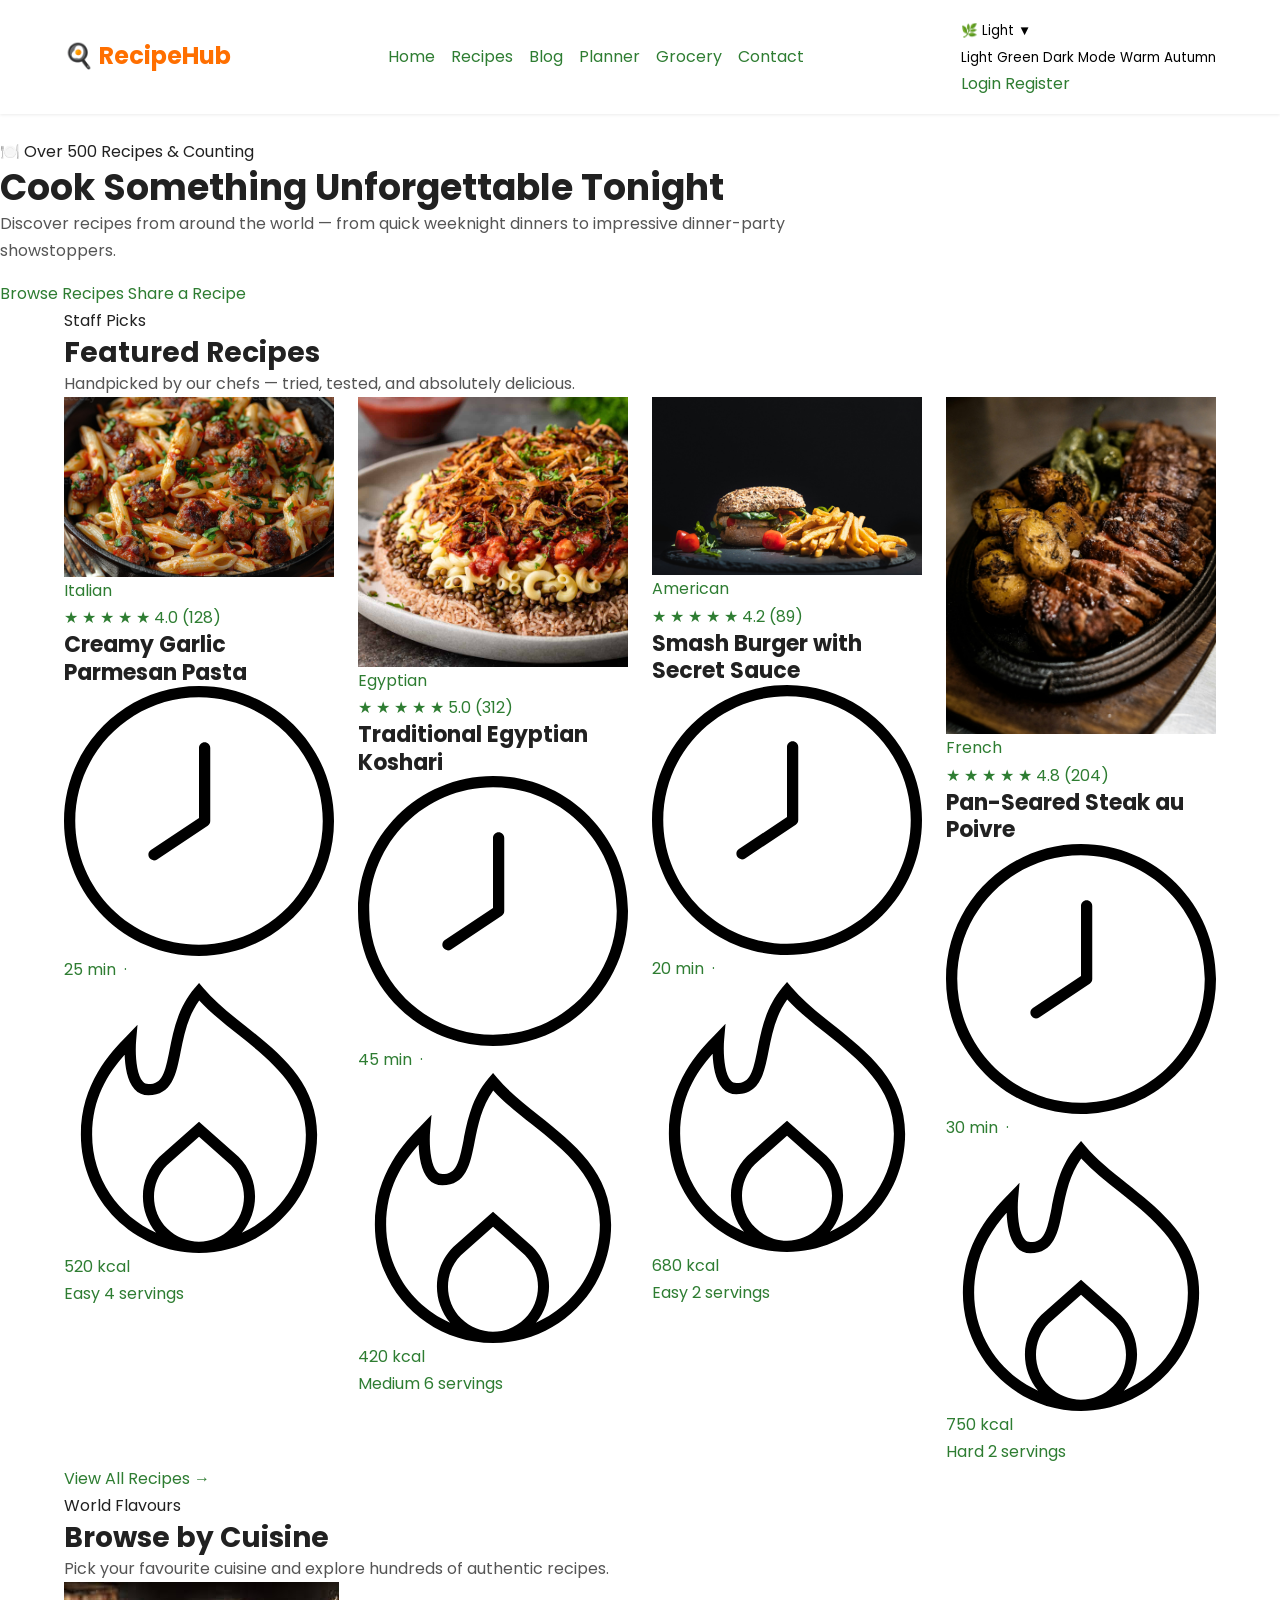
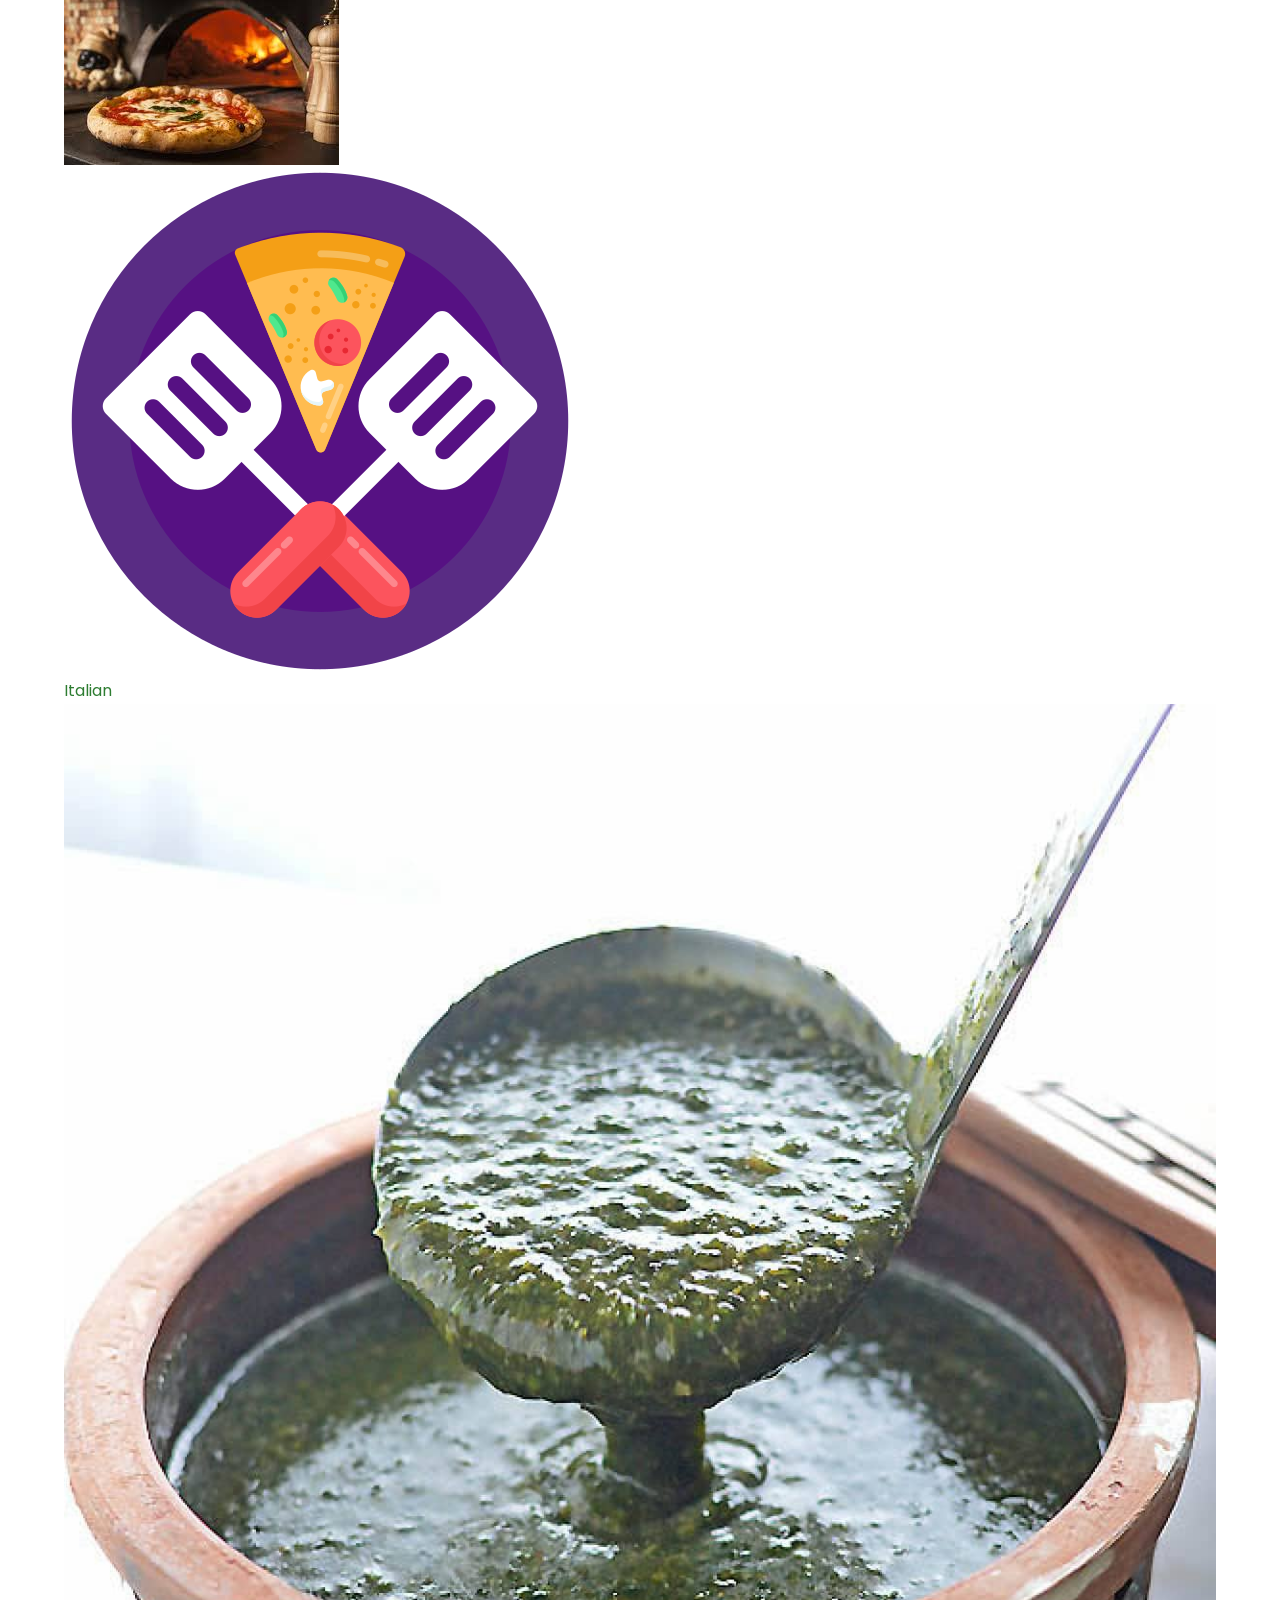
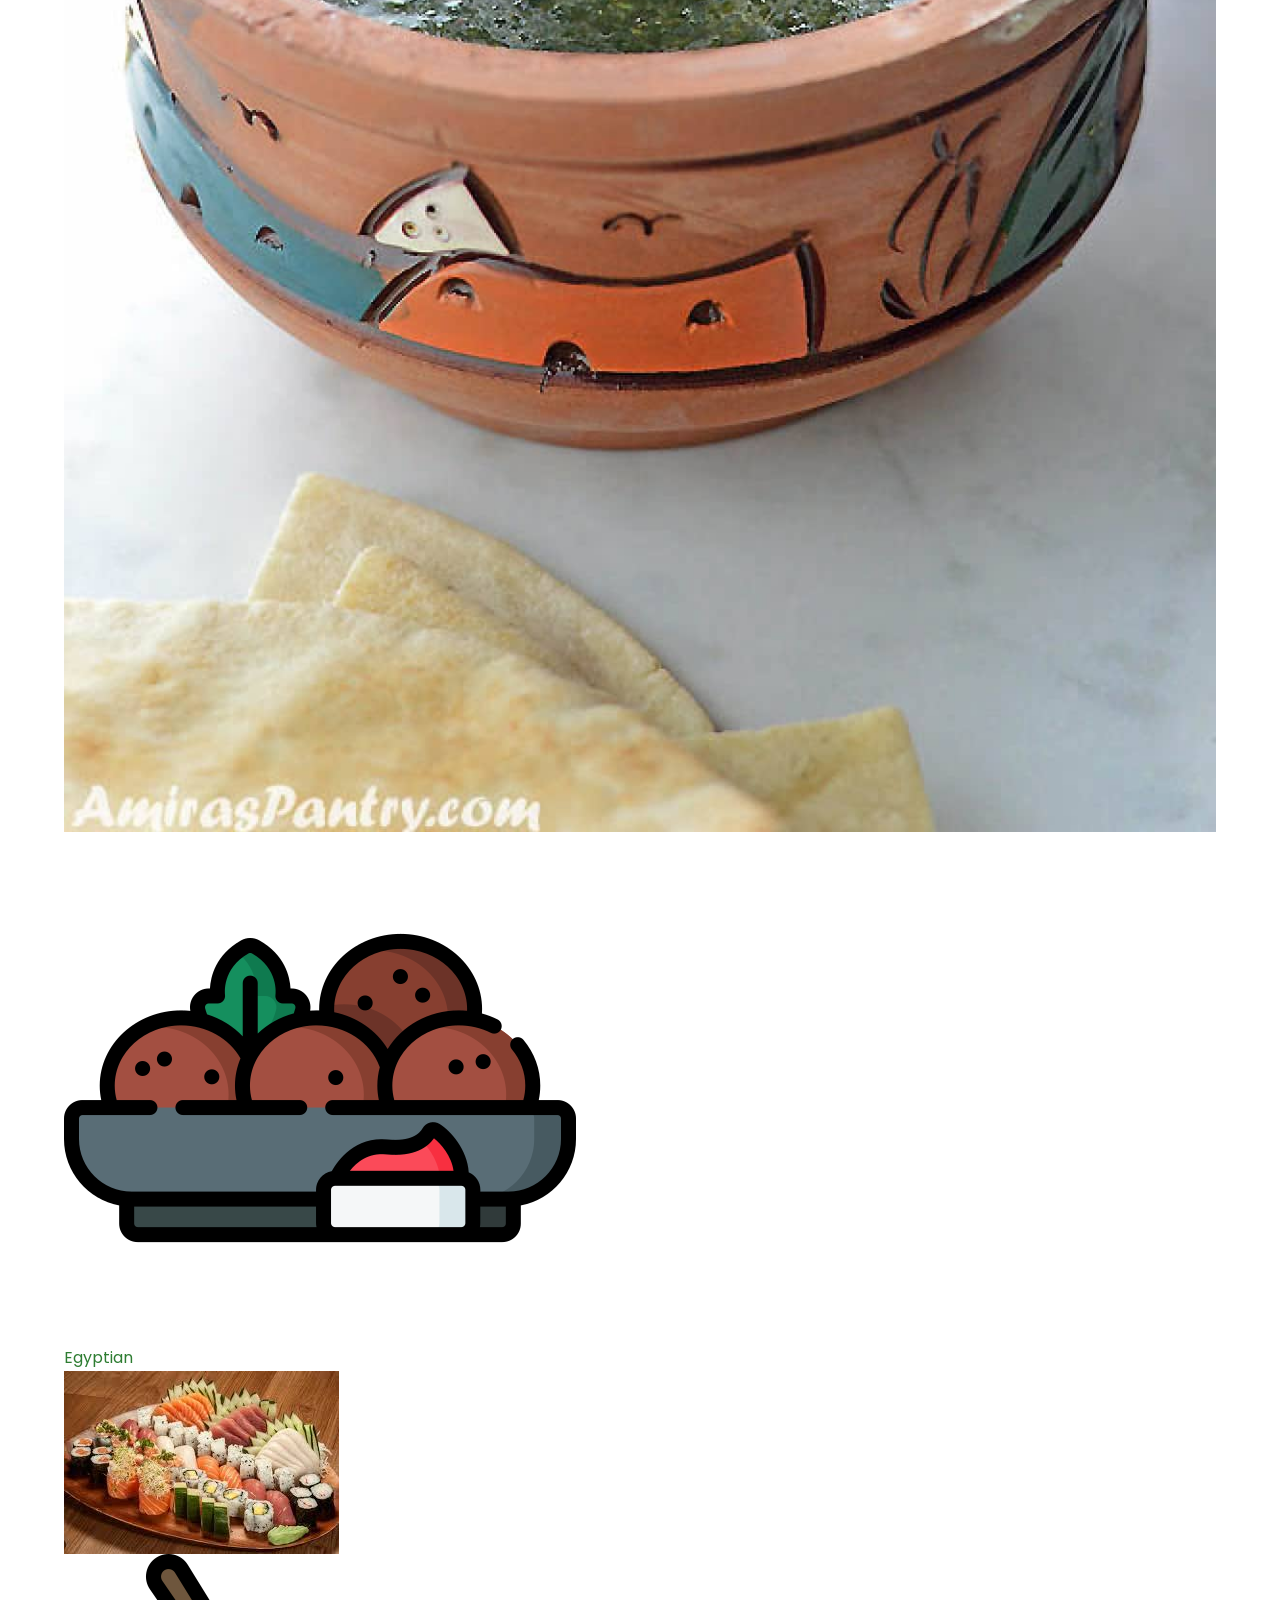
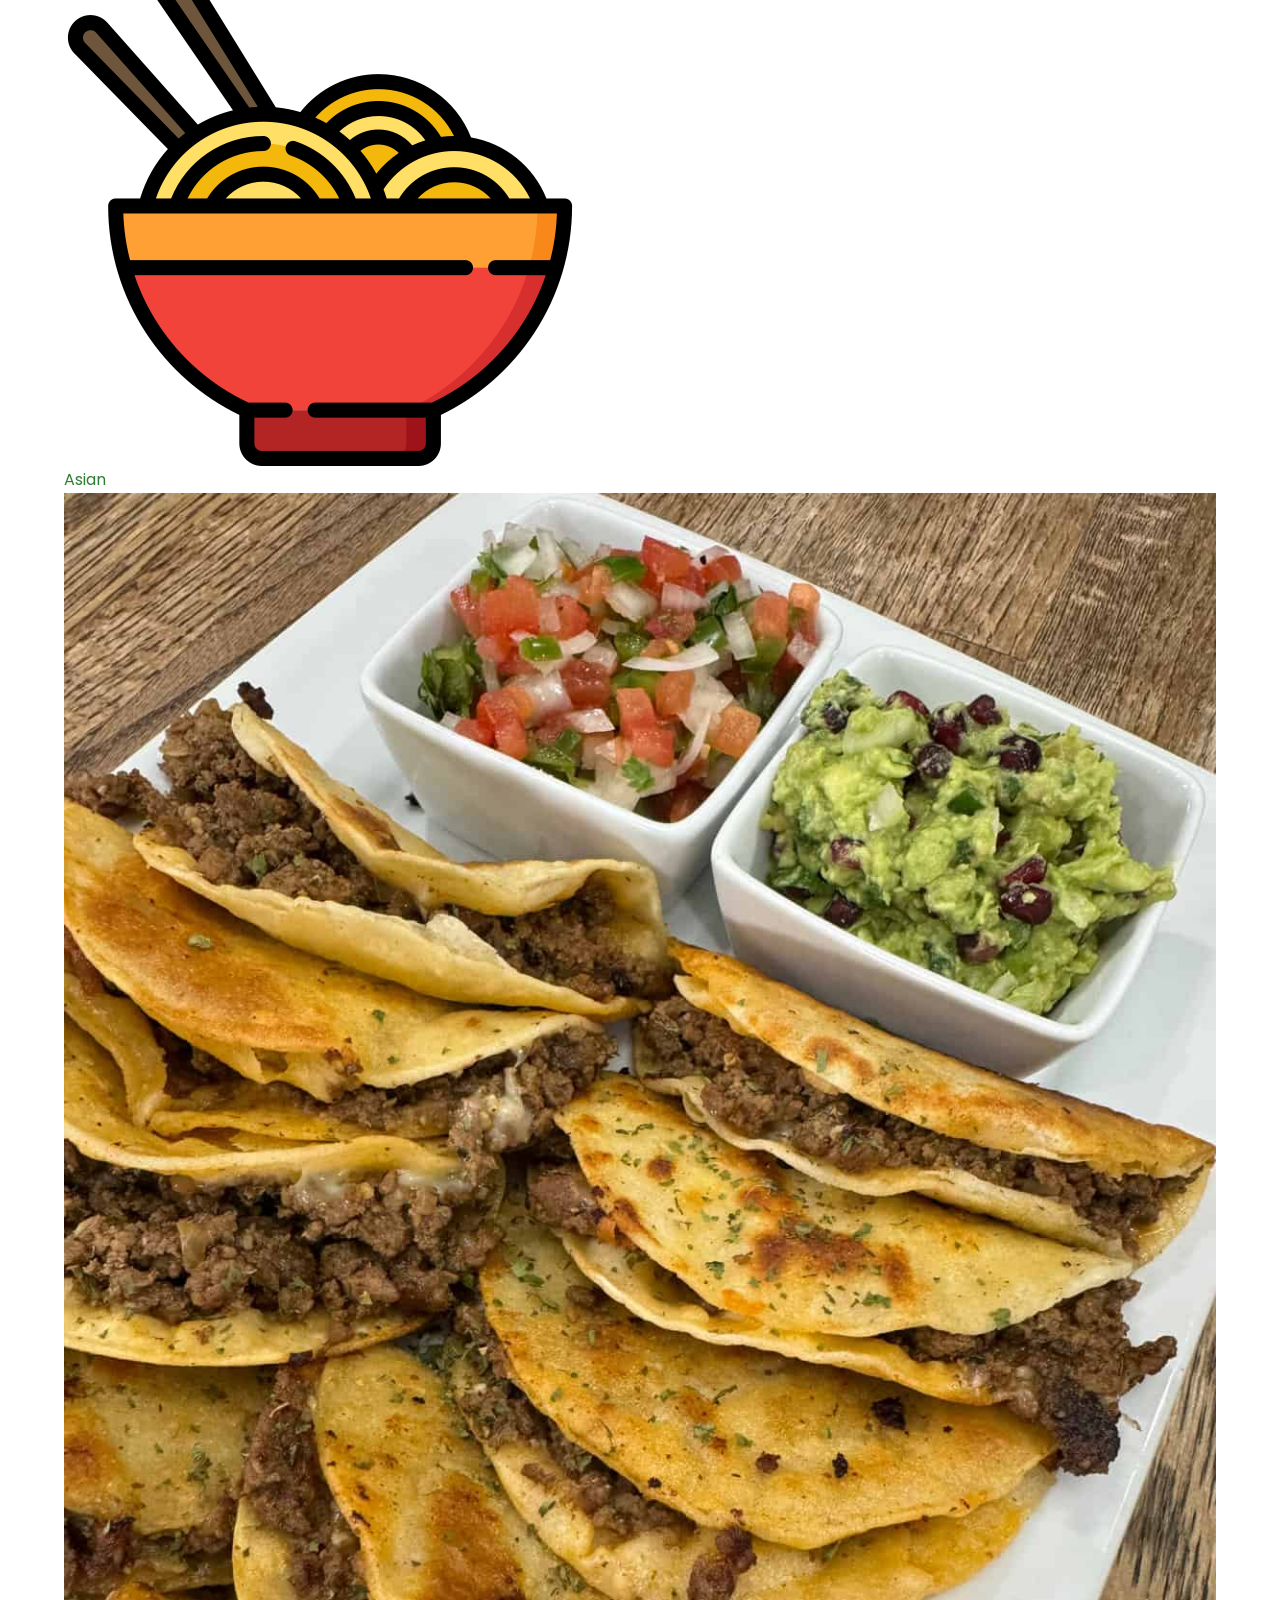
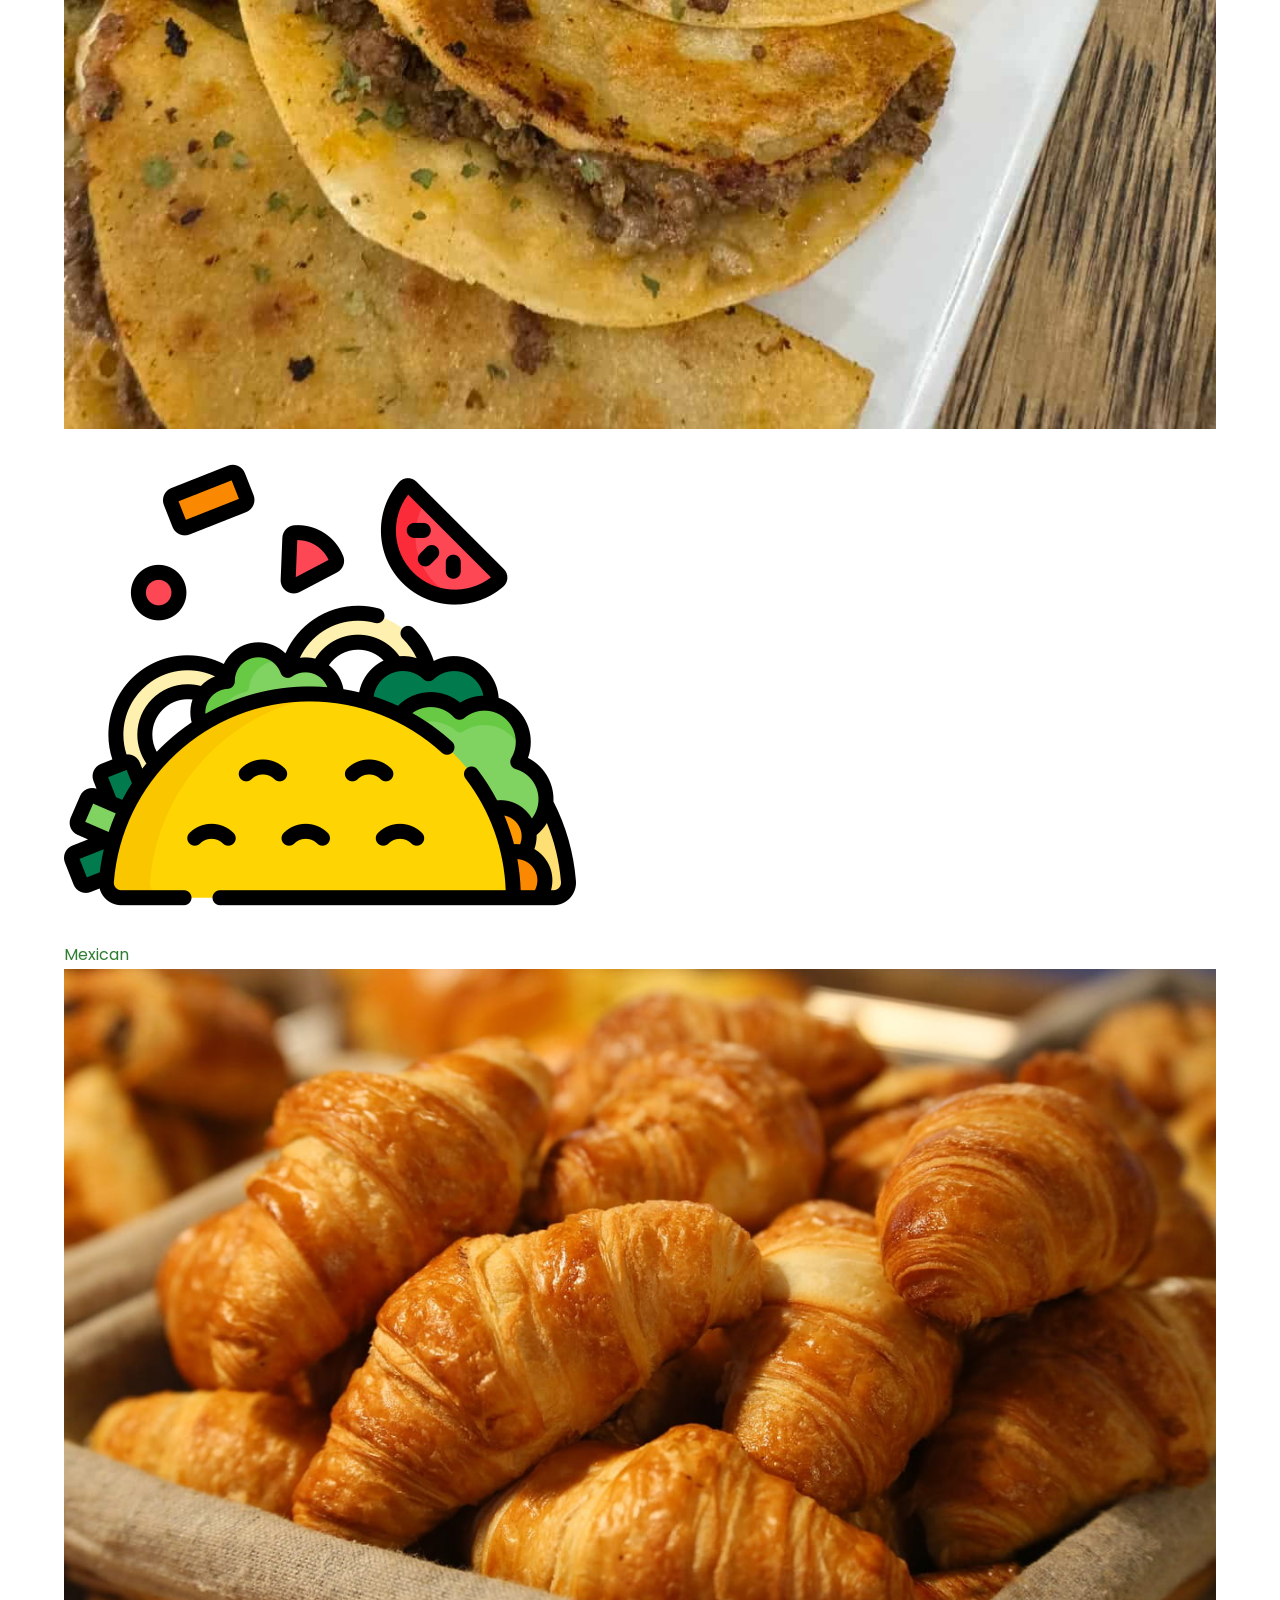
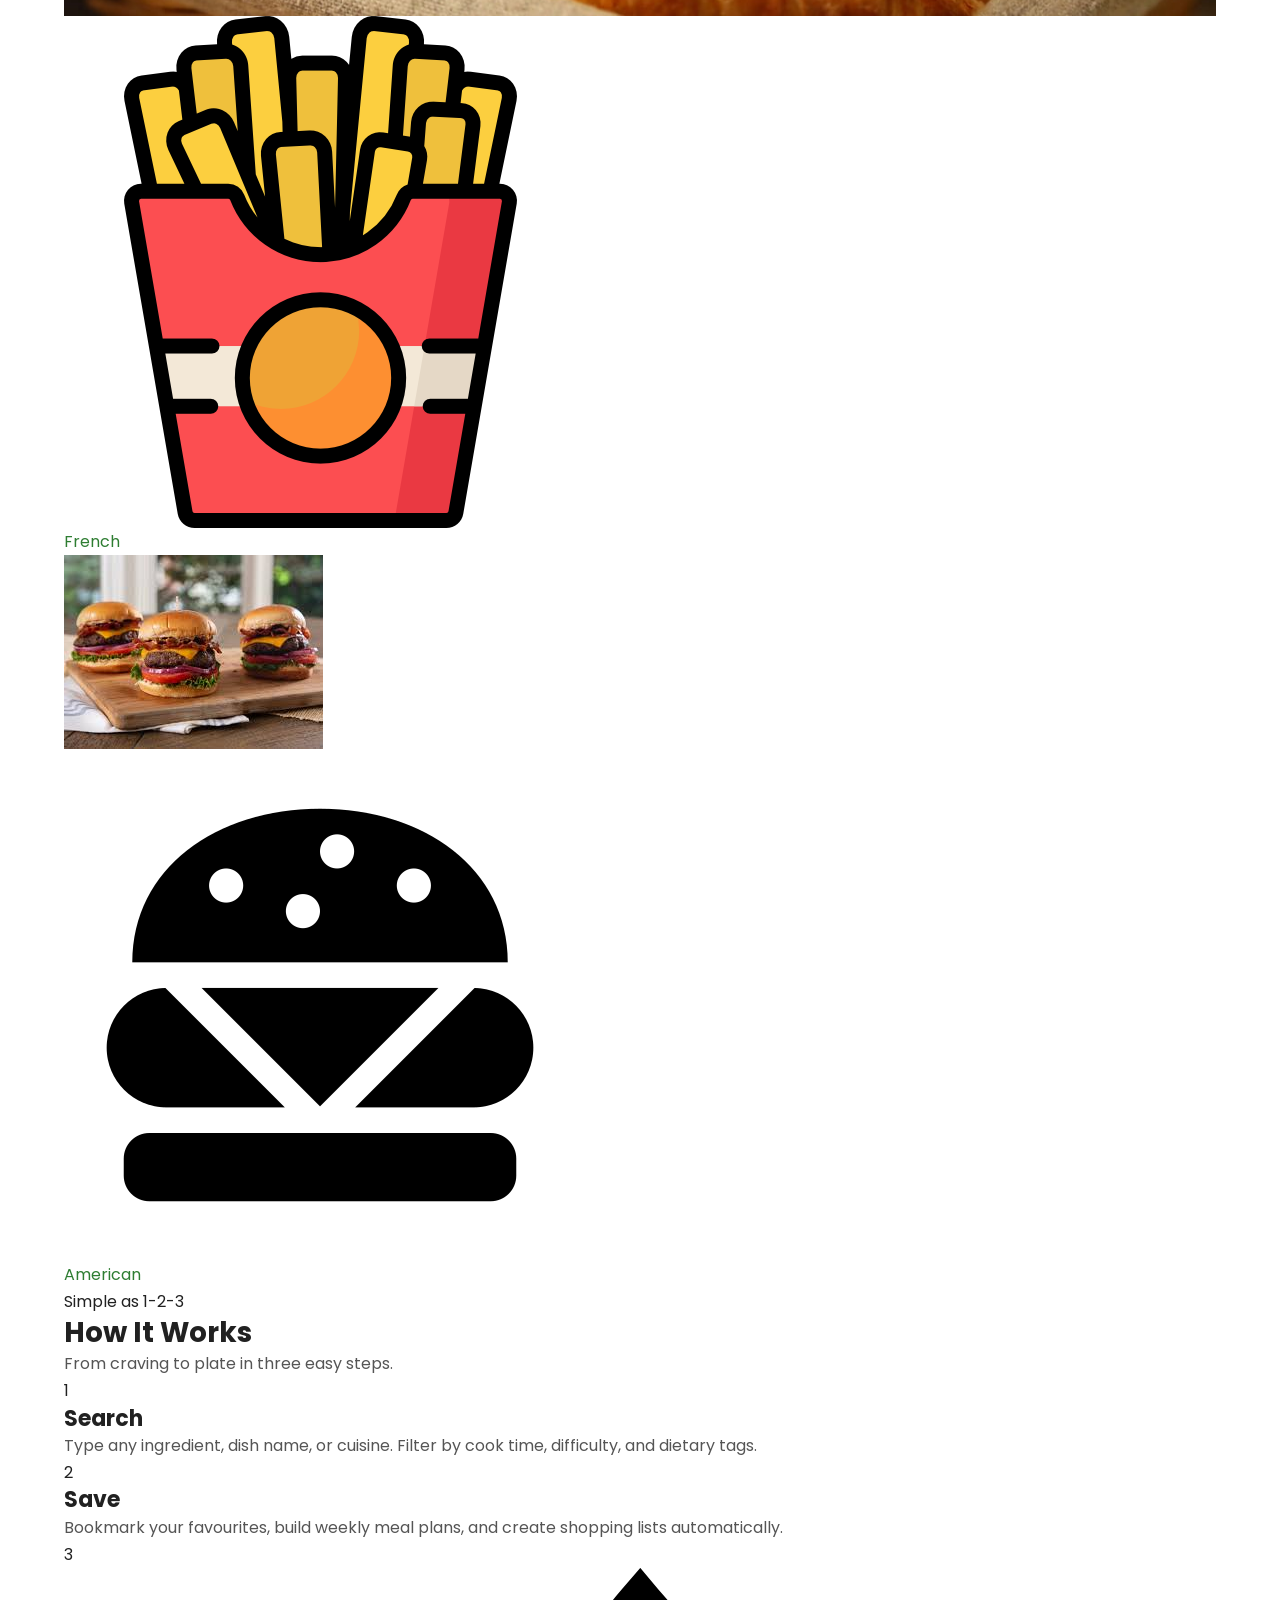
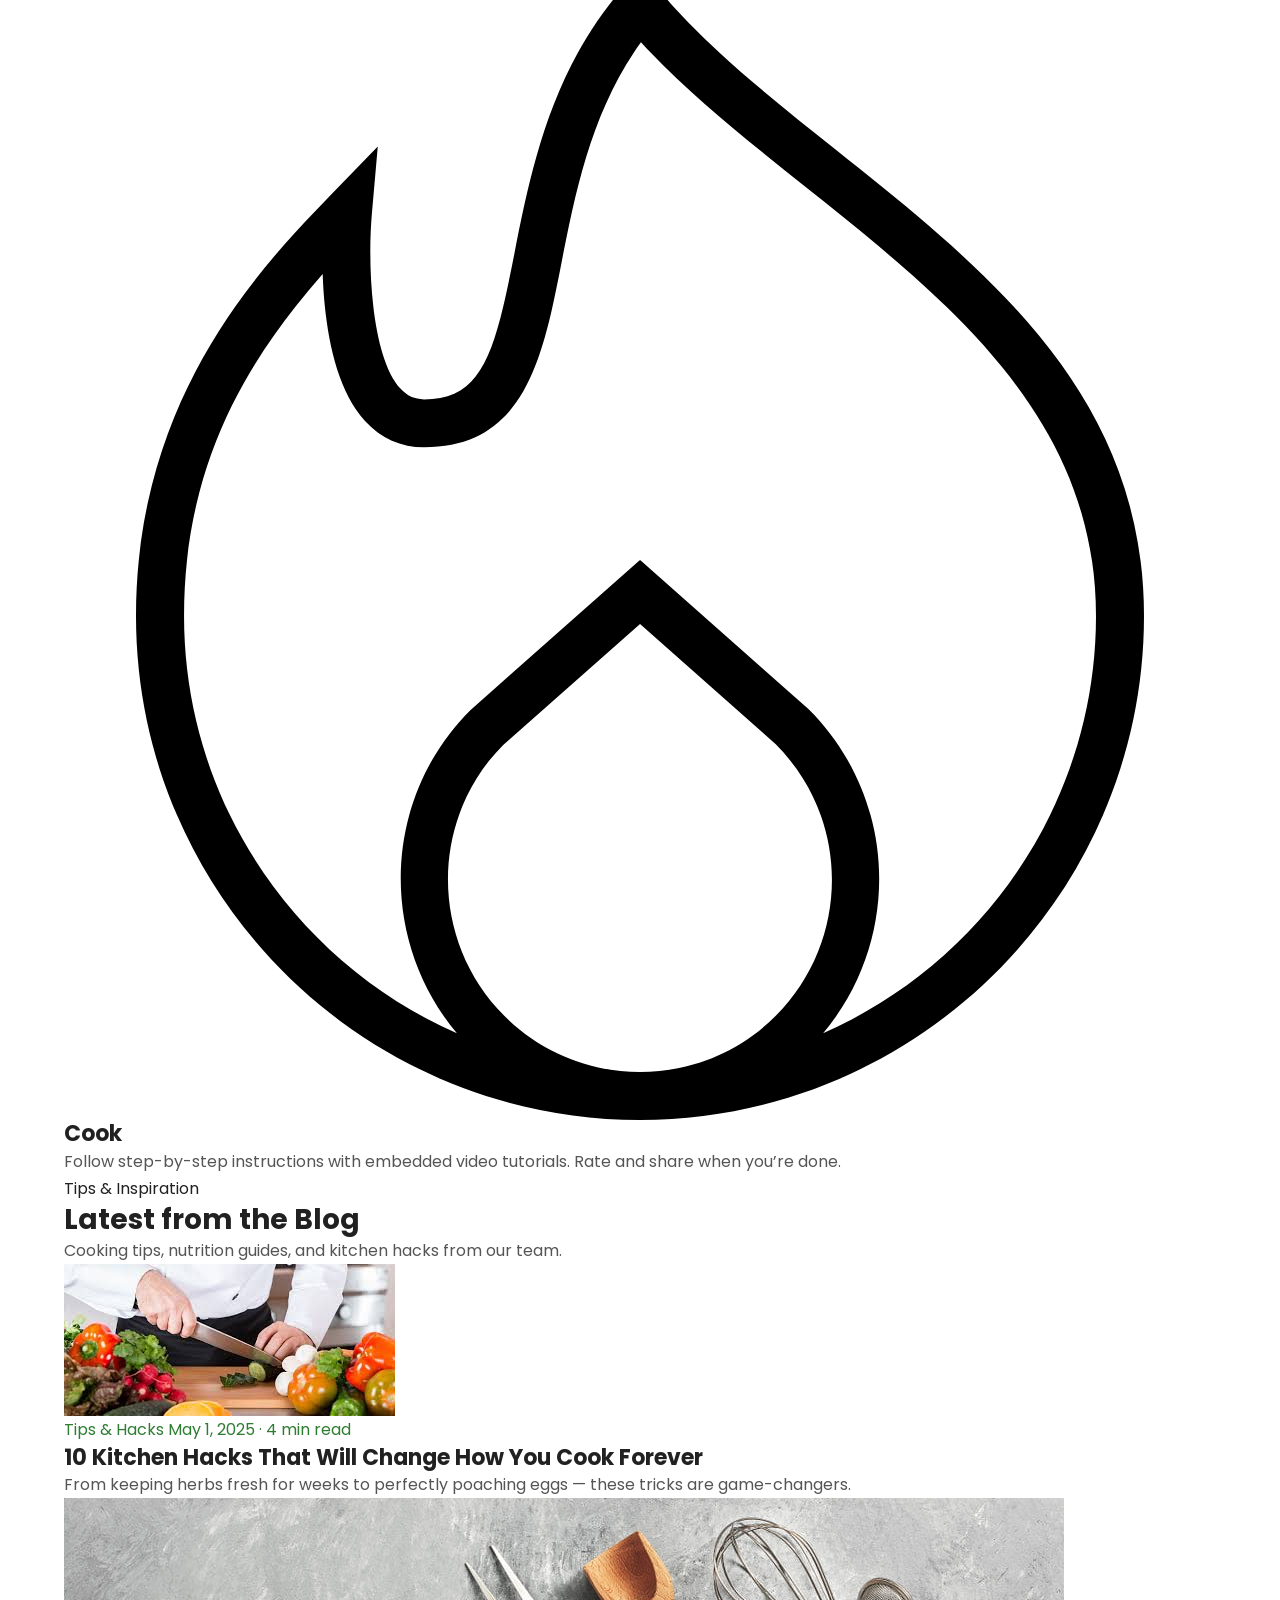
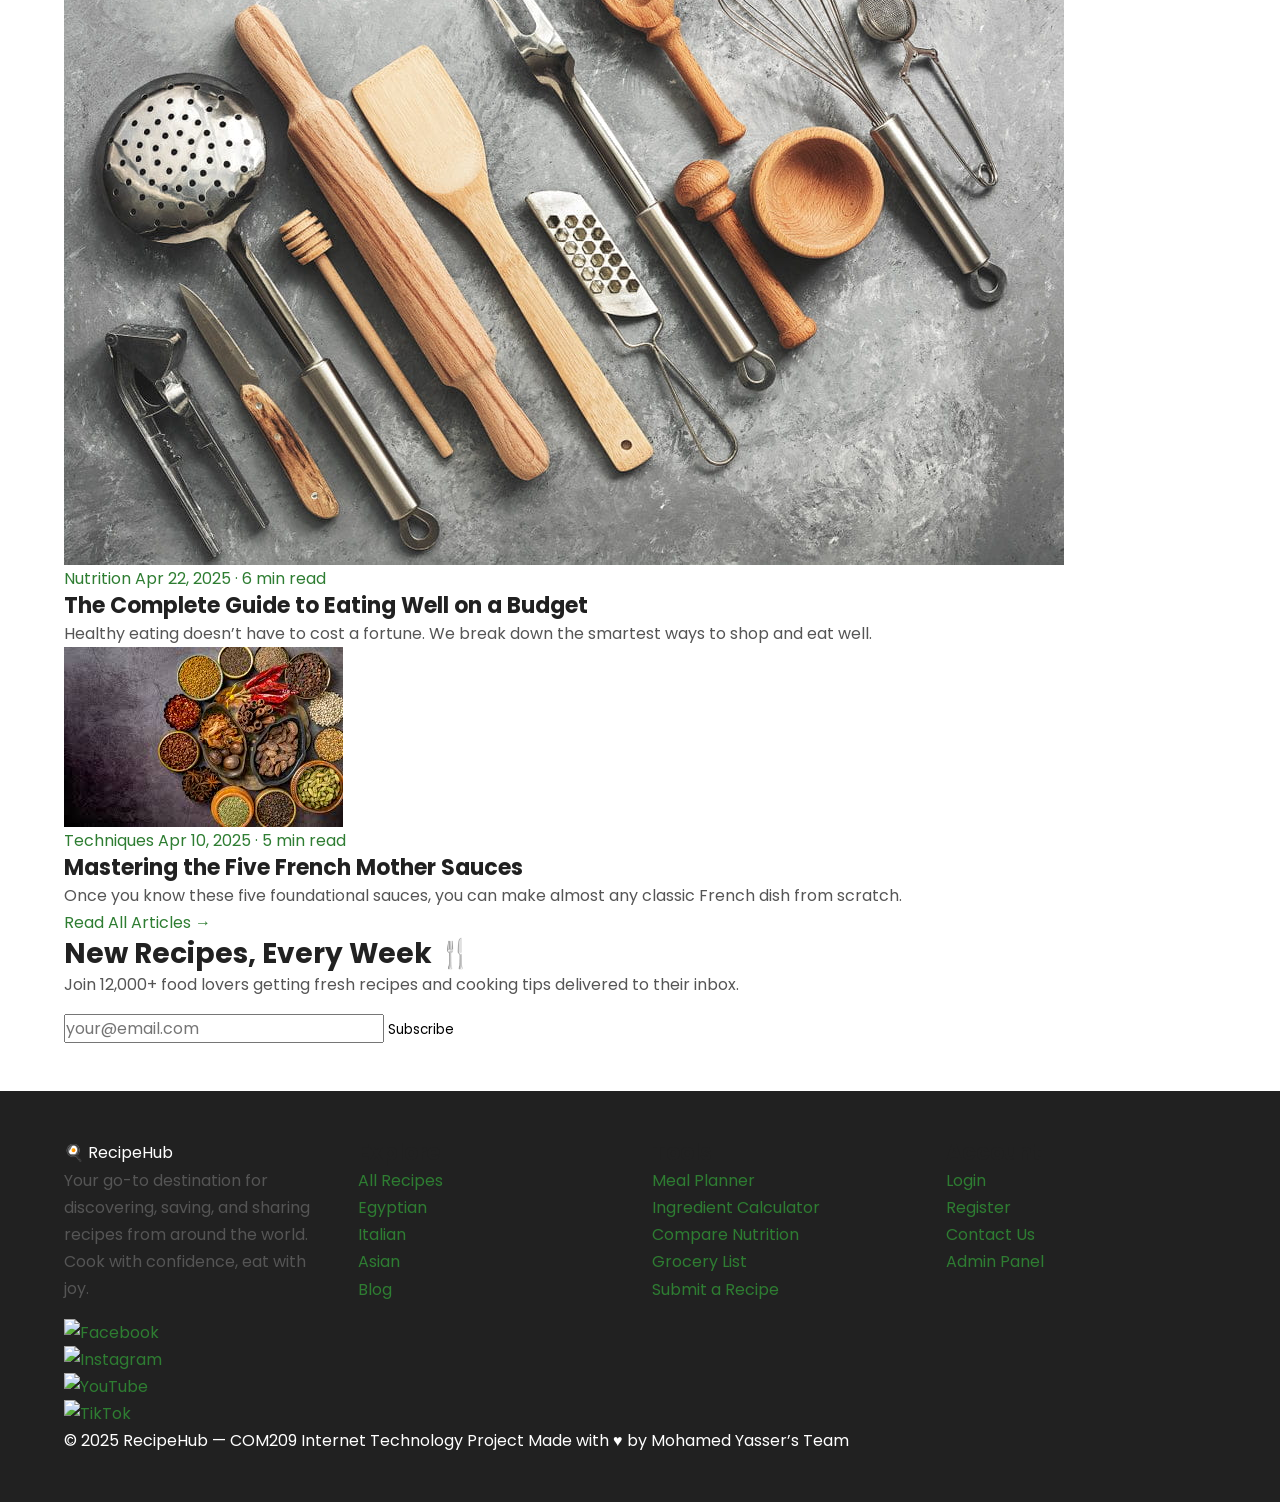
==== index.html @ cf8ffaca "Edit CSS , JS files" ====
<!DOCTYPE html>
<html lang="en">
<head>
  <meta charset="UTF-8" />
  <meta name="viewport" content="width=device-width, initial-scale=1.0" />
  <title>RecipeHub — Discover, Cook &amp; Share</title>

  <!-- Google Fonts -->
  <link rel="preconnect" href="https://fonts.googleapis.com" />
  <link rel="preconnect" href="https://fonts.gstatic.com" crossorigin />
  <link href="https://fonts.googleapis.com/css2?family=Playfair+Display:wght@700;900&family=Poppins:wght@400;500;600;700&display=swap" rel="stylesheet" />

  <!-- CSS -->
  <link rel="stylesheet" href="css/global.css" />
  <link rel="stylesheet" href="css/layout.css" />
  <link rel="stylesheet" href="css/components.css" />
  <link rel="stylesheet" href="css/themes.css" />
</head>

<body>

  <!-- ═══════════════════════════════
       HEADER / NAVBAR
  ═══════════════════════════════ -->
  <header id="site-header">
    <div class="container">
      <nav class="navbar" aria-label="Main navigation">

        <a href="index.html" class="logo">🍳 RecipeHub</a>

        <ul class="nav-links" id="nav-links">
          <li><a href="index.html"         class="nav-link active">Home</a></li>
          <li><a href="recipes.html"        class="nav-link">Recipes</a></li>
          <li><a href="blog.html"           class="nav-link">Blog</a></li>
          <li><a href="planner.html"        class="nav-link">Planner</a></li>
          <li><a href="grocery.html"        class="nav-link">Grocery</a></li>
          <li><a href="contact.html"        class="nav-link">Contact</a></li>
        </ul>

        <div class="nav-actions">

          <!-- Theme Switcher -->
          <div class="theme-dropdown">
            <button class="theme-dropdown__toggle" aria-haspopup="true" aria-expanded="false">
              <span class="current-theme-icon">🌿</span>
              <span class="current-theme-label">Light</span>
              <span>&#9660;</span>
            </button>
            <div class="theme-dropdown__menu">
              <button class="theme-option" data-theme="theme-light">
                <span class="theme-option__dot"></span> Light Green
              </button>
              <button class="theme-option" data-theme="theme-dark">
                <span class="theme-option__dot"></span> Dark Mode
              </button>
              <button class="theme-option" data-theme="theme-autumn">
                <span class="theme-option__dot"></span> Warm Autumn
              </button>
            </div>
          </div>

          <a href="auth.html" class="btn btn-outline btn-sm">Login</a>
          <a href="auth.html" class="btn btn-primary btn-sm">Register</a>

          <button class="hamburger-btn" id="hamburger-btn" aria-label="Toggle menu" aria-expanded="false">
            <span></span><span></span><span></span>
          </button>

        </div>
      </nav>
    </div>
  </header>


  <!-- ═══════════════════════════════
       HERO SECTION
  ═══════════════════════════════ -->
  <section class="hero" id="hero">
    <div class="hero-content">
      <span class="hero-eyebrow">🍽️ Over 500 Recipes &amp; Counting</span>
      <h1 class="hero-title">
        Cook Something <span class="hero-title-accent">Unforgettable</span> Tonight
      </h1>
      <p class="hero-tagline">
        Discover recipes from around the world &mdash; from quick weeknight dinners
        to impressive dinner-party showstoppers.
      </p>
      <div class="hero-actions">
        <a href="recipes.html" class="btn btn-primary btn-lg">Browse Recipes</a>
        <a href="submit-recipe.html" class="btn btn-secondary btn-lg">Share a Recipe</a>
      </div>
    </div>
  </section>


  <!-- ═══════════════════════════════
       FEATURED RECIPES
  ═══════════════════════════════ -->
  <section class="section" id="featured">
    <div class="container">

      <div class="section-header">
        <span class="section-label">Staff Picks</span>
        <h2 class="section-title">Featured Recipes</h2>
        <p class="section-subtitle">Handpicked by our chefs &mdash; tried, tested, and absolutely delicious.</p>
      </div>

      <div class="recipes-grid">

        <a href="recipe-details.html" class="card-link">
          <article class="card" data-cuisine="italian">
            <div class="card__img-wrapper">
              <img class="card__img lazy" data-src="assets/images/recipe-pasta.jpg" src="assets/images/recipe-pasta.jpg" alt="Creamy Pasta" />
              <span class="badge badge-primary card-cuisine-badge">Italian</span>
            </div>
            <div class="card__body">
              <div class="card__meta">
                <span class="stars">
                  <span class="star filled">&#9733;</span>
                  <span class="star filled">&#9733;</span>
                  <span class="star filled">&#9733;</span>
                  <span class="star filled">&#9733;</span>
                  <span class="star">&#9733;</span>
                </span>
                <span class="stars-count">4.0 (128)</span>
              </div>
              <h3 class="card__title">Creamy Garlic Parmesan Pasta</h3>
              <div class="card__info">
                <img src="assets/icons/clock.svg" alt="Time" /> 25 min &nbsp;&middot;&nbsp;
                <img src="assets/icons/flame.svg" alt="Calories" /> 520 kcal
              </div>
            </div>
            <div class="card__footer">
              <span class="badge badge-easy">Easy</span>
              <span class="card-servings">4 servings</span>
            </div>
          </article>
        </a>

        <a href="recipe-details.html" class="card-link">
          <article class="card" data-cuisine="egyptian">
            <div class="card__img-wrapper">
              <img class="card__img lazy" data-src="assets/images/recipe-koshari.jpg" src="assets/images/recipe-koshari.jpg" alt="Koshari" />
              <span class="badge badge-primary card-cuisine-badge">Egyptian</span>
            </div>
            <div class="card__body">
              <div class="card__meta">
                <span class="stars">
                  <span class="star filled">&#9733;</span>
                  <span class="star filled">&#9733;</span>
                  <span class="star filled">&#9733;</span>
                  <span class="star filled">&#9733;</span>
                  <span class="star filled">&#9733;</span>
                </span>
                <span class="stars-count">5.0 (312)</span>
              </div>
              <h3 class="card__title">Traditional Egyptian Koshari</h3>
              <div class="card__info">
                <img src="assets/icons/clock.svg" alt="Time" /> 45 min &nbsp;&middot;&nbsp;
                <img src="assets/icons/flame.svg" alt="Calories" /> 420 kcal
              </div>
            </div>
            <div class="card__footer">
              <span class="badge badge-medium">Medium</span>
              <span class="card-servings">6 servings</span>
            </div>
          </article>
        </a>

        <a href="recipe-details.html" class="card-link">
          <article class="card" data-cuisine="american">
            <div class="card__img-wrapper">
              <img class="card__img lazy" data-src="assets/images/recipe-burger.jpg" src="assets/images/recipe-burger.jpg" alt="Burger" />
              <span class="badge badge-primary card-cuisine-badge">American</span>
            </div>
            <div class="card__body">
              <div class="card__meta">
                <span class="stars">
                  <span class="star filled">&#9733;</span>
                  <span class="star filled">&#9733;</span>
                  <span class="star filled">&#9733;</span>
                  <span class="star filled">&#9733;</span>
                  <span class="star">&#9733;</span>
                </span>
                <span class="stars-count">4.2 (89)</span>
              </div>
              <h3 class="card__title">Smash Burger with Secret Sauce</h3>
              <div class="card__info">
                <img src="assets/icons/clock.svg" alt="Time" /> 20 min &nbsp;&middot;&nbsp;
                <img src="assets/icons/flame.svg" alt="Calories" /> 680 kcal
              </div>
            </div>
            <div class="card__footer">
              <span class="badge badge-easy">Easy</span>
              <span class="card-servings">2 servings</span>
            </div>
          </article>
        </a>

        <a href="recipe-details.html" class="card-link">
          <article class="card" data-cuisine="french">
            <div class="card__img-wrapper">
              <img class="card__img lazy" data-src="assets/images/recipe-steak.jpg" src="assets/images/recipe-steak.jpg" alt="Steak" />
              <span class="badge badge-primary card-cuisine-badge">French</span>
            </div>
            <div class="card__body">
              <div class="card__meta">
                <span class="stars">
                  <span class="star filled">&#9733;</span>
                  <span class="star filled">&#9733;</span>
                  <span class="star filled">&#9733;</span>
                  <span class="star filled">&#9733;</span>
                  <span class="star filled">&#9733;</span>
                </span>
                <span class="stars-count">4.8 (204)</span>
              </div>
              <h3 class="card__title">Pan-Seared Steak au Poivre</h3>
              <div class="card__info">
                <img src="assets/icons/clock.svg" alt="Time" /> 30 min &nbsp;&middot;&nbsp;
                <img src="assets/icons/flame.svg" alt="Calories" /> 750 kcal
              </div>
            </div>
            <div class="card__footer">
              <span class="badge badge-hard">Hard</span>
              <span class="card-servings">2 servings</span>
            </div>
          </article>
        </a>

      </div>

      <div class="section-cta">
        <a href="recipes.html" class="btn btn-outline">View All Recipes &rarr;</a>
      </div>

    </div>
  </section>


  <!-- ═══════════════════════════════
       BROWSE BY CUISINE
  ═══════════════════════════════ -->
  <section class="section section-alt" id="cuisines">
    <div class="container">

      <div class="section-header">
        <span class="section-label">World Flavours</span>
        <h2 class="section-title">Browse by Cuisine</h2>
        <p class="section-subtitle">Pick your favourite cuisine and explore hundreds of authentic recipes.</p>
      </div>

      <div class="cuisine-grid">

        <a href="recipes.html?cuisine=italian" class="cuisine-tile" aria-label="Italian recipes">
          <img src="assets/images/italian.jpg" alt="Italian Cuisine" class="cuisine-tile__img lazy" data-src="assets/images/italian.jpg" />
          <div class="cuisine-tile__overlay">
            <img src="assets/icons/italian.png" alt="" class="cuisine-tile__icon" />
            <span class="cuisine-tile__name">Italian</span>
          </div>
        </a>

        <a href="recipes.html?cuisine=egyptian" class="cuisine-tile" aria-label="Egyptian recipes">
          <img src="assets/images/egyptian.jpg" alt="Egyptian Cuisine" class="cuisine-tile__img lazy" data-src="assets/images/egyptian.jpg" />
          <div class="cuisine-tile__overlay">
            <img src="assets/icons/egyptian.png" alt="" class="cuisine-tile__icon" />
            <span class="cuisine-tile__name">Egyptian</span>
          </div>
        </a>

        <a href="recipes.html?cuisine=asian" class="cuisine-tile" aria-label="Asian recipes">
          <img src="assets/images/asian.jpg" alt="Asian Cuisine" class="cuisine-tile__img lazy" data-src="assets/images/asian.jpg" />
          <div class="cuisine-tile__overlay">
            <img src="assets/icons/asian.png" alt="" class="cuisine-tile__icon" />
            <span class="cuisine-tile__name">Asian</span>
          </div>
        </a>

        <a href="recipes.html?cuisine=mexican" class="cuisine-tile" aria-label="Mexican recipes">
          <img src="assets/images/mexican.jpg" alt="Mexican Cuisine" class="cuisine-tile__img lazy" data-src="assets/images/mexican.jpg" />
          <div class="cuisine-tile__overlay">
            <img src="assets/icons/mexican.png" alt="" class="cuisine-tile__icon" />
            <span class="cuisine-tile__name">Mexican</span>
          </div>
        </a>

        <a href="recipes.html?cuisine=french" class="cuisine-tile" aria-label="French recipes">
          <img src="assets/images/french.jpg" alt="French Cuisine" class="cuisine-tile__img lazy" data-src="assets/images/french.jpg" />
          <div class="cuisine-tile__overlay">
            <img src="assets/icons/french.png" alt="" class="cuisine-tile__icon" />
            <span class="cuisine-tile__name">French</span>
          </div>
        </a>

        <a href="recipes.html?cuisine=american" class="cuisine-tile" aria-label="American recipes">
          <img src="assets/images/american.jpg" alt="American Cuisine" class="cuisine-tile__img lazy" data-src="assets/images/american.jpg" />
          <div class="cuisine-tile__overlay">
            <img src="assets/icons/american.png" alt="" class="cuisine-tile__icon" />
            <span class="cuisine-tile__name">American</span>
          </div>
        </a>

      </div>
    </div>
  </section>


  <!-- ═══════════════════════════════
       HOW IT WORKS
  ═══════════════════════════════ -->
  <section class="section" id="how-it-works">
    <div class="container">

      <div class="section-header">
        <span class="section-label">Simple as 1-2-3</span>
        <h2 class="section-title">How It Works</h2>
        <p class="section-subtitle">From craving to plate in three easy steps.</p>
      </div>

      <div class="steps-grid">

        <div class="step-card">
          <div class="step-card__number">1</div>
          <img src="assets/icons/loupe.png" alt="" class="step-card__icon" />
          <h3 class="step-card__title">Search</h3>
          <p class="step-card__desc">
            Type any ingredient, dish name, or cuisine. Filter by cook time,
            difficulty, and dietary tags.
          </p>
        </div>

        <div class="step-card">
          <div class="step-card__number">2</div>
          <img src="assets/icons/bookmark.png" alt="" class="step-card__icon" />
          <h3 class="step-card__title">Save</h3>
          <p class="step-card__desc">
            Bookmark your favourites, build weekly meal plans, and create
            shopping lists automatically.
          </p>
        </div>

        <div class="step-card">
          <div class="step-card__number">3</div>
          <img src="assets/icons/flame.svg" alt="" class="step-card__icon" />
          <h3 class="step-card__title">Cook</h3>
          <p class="step-card__desc">
            Follow step-by-step instructions with embedded video tutorials.
            Rate and share when you&rsquo;re done.
          </p>
        </div>

      </div>
    </div>
  </section>


  <!-- ═══════════════════════════════
       LATEST FROM THE BLOG
  ═══════════════════════════════ -->
  <section class="section section-alt" id="blog-preview">
    <div class="container">

      <div class="section-header">
        <span class="section-label">Tips &amp; Inspiration</span>
        <h2 class="section-title">Latest from the Blog</h2>
        <p class="section-subtitle">Cooking tips, nutrition guides, and kitchen hacks from our team.</p>
      </div>

      <div class="blog-grid">

        <a href="blog.html" class="card card-link">
          <div class="card__img-wrapper">
            <img class="card__img lazy" data-src="assets/images/blog-1.jpg" src="assets/images/blog-1.jpg" alt="Blog 1" />
          </div>
          <div class="card__body">
            <div class="card__meta">
              <span class="badge badge-green">Tips &amp; Hacks</span>
              <span class="card__info">May 1, 2025 &middot; 4 min read</span>
            </div>
            <h3 class="card__title">10 Kitchen Hacks That Will Change How You Cook Forever</h3>
            <p class="card__excerpt">From keeping herbs fresh for weeks to perfectly poaching eggs &mdash; these tricks are game-changers.</p>
          </div>
        </a>

        <a href="blog.html" class="card card-link">
          <div class="card__img-wrapper">
            <img class="card__img lazy" data-src="assets/images/blog-2.jpg" src="assets/images/blog-2.jpg" alt="Blog 2" />
          </div>
          <div class="card__body">
            <div class="card__meta">
              <span class="badge badge-orange">Nutrition</span>
              <span class="card__info">Apr 22, 2025 &middot; 6 min read</span>
            </div>
            <h3 class="card__title">The Complete Guide to Eating Well on a Budget</h3>
            <p class="card__excerpt">Healthy eating doesn&rsquo;t have to cost a fortune. We break down the smartest ways to shop and eat well.</p>
          </div>
        </a>

        <a href="blog.html" class="card card-link">
          <div class="card__img-wrapper">
            <img class="card__img lazy" data-src="assets/images/blog-3.jpg" src="assets/images/blog-3.jpg" alt="Blog 3" />
          </div>
          <div class="card__body">
            <div class="card__meta">
              <span class="badge badge-blue">Techniques</span>
              <span class="card__info">Apr 10, 2025 &middot; 5 min read</span>
            </div>
            <h3 class="card__title">Mastering the Five French Mother Sauces</h3>
            <p class="card__excerpt">Once you know these five foundational sauces, you can make almost any classic French dish from scratch.</p>
          </div>
        </a>

      </div>

      <div class="section-cta">
        <a href="blog.html" class="btn btn-outline">Read All Articles &rarr;</a>
      </div>

    </div>
  </section>


  <!-- ═══════════════════════════════
       NEWSLETTER
  ═══════════════════════════════ -->
  <section class="newsletter-section" id="newsletter">
    <div class="container">
      <div class="newsletter-content">
        <h2 class="newsletter-title">New Recipes, Every Week &#127860;</h2>
        <p class="newsletter-subtitle">
          Join 12,000+ food lovers getting fresh recipes and cooking tips delivered to their inbox.
        </p>
        <div class="newsletter-form">
          <input
            type="email"
            id="newsletter-email"
            class="form-control"
            placeholder="your@email.com"
            aria-label="Email address"
            autocomplete="email"
          />
          <button class="btn btn-primary" id="newsletter-submit-btn" type="button">Subscribe</button>
        </div>
        <p id="newsletter-msg" class="newsletter-success hidden">
          &#10003; You&rsquo;re in! Check your inbox for a welcome email.
        </p>
      </div>
    </div>
  </section>


  <!-- ═══════════════════════════════
       FOOTER
  ═══════════════════════════════ -->
  <footer class="site-footer" id="site-footer">
    <div class="container">
      <div class="footer-grid">

        <!-- Brand -->
        <div class="footer-brand">
          <div class="footer-brand__logo">&#127859; RecipeHub</div>
          <p class="footer-brand__desc">
            Your go-to destination for discovering, saving, and sharing recipes
            from around the world. Cook with confidence, eat with joy.
          </p>
          <div class="footer-social">
            <a href="#" aria-label="Facebook">
              <img src="assets/icons/facebook.png" alt="Facebook" />
            </a>
            <a href="#" aria-label="Instagram">
              <img src="assets/icons/instagram.png" alt="Instagram" />
            </a>
            <a href="#" aria-label="YouTube">
              <img src="assets/icons/youtube.png" alt="YouTube" />
            </a>
            <a href="#" aria-label="TikTok">
              <img src="assets/icons/tiktok.png" alt="TikTok" />
            </a>
          </div>
        </div>

        <!-- Explore -->
        <div>
          <h3 class="footer-col__title">Explore</h3>
          <ul class="footer-col__links">
            <li><a href="recipes.html">All Recipes</a></li>
            <li><a href="recipes.html?cuisine=egyptian">Egyptian</a></li>
            <li><a href="recipes.html?cuisine=italian">Italian</a></li>
            <li><a href="recipes.html?cuisine=asian">Asian</a></li>
            <li><a href="blog.html">Blog</a></li>
          </ul>
        </div>

        <!-- Tools -->
        <div>
          <h3 class="footer-col__title">Tools</h3>
          <ul class="footer-col__links">
            <li><a href="planner.html">Meal Planner</a></li>
            <li><a href="calculator.html">Ingredient Calculator</a></li>
            <li><a href="comparenutrition.html">Compare Nutrition</a></li>
            <li><a href="grocery.html">Grocery List</a></li>
            <li><a href="submit-recipe.html">Submit a Recipe</a></li>
          </ul>
        </div>

        <!-- Account -->
        <div>
          <h3 class="footer-col__title">Account</h3>
          <ul class="footer-col__links">
            <li><a href="auth.html">Login</a></li>
            <li><a href="auth.html">Register</a></li>
            <li><a href="contact.html">Contact Us</a></li>
            <li><a href="admin.html">Admin Panel</a></li>
          </ul>
        </div>

      </div>

      <div class="footer-bottom">
        <span>&copy; 2025 RecipeHub &mdash; COM209 Internet Technology Project</span>
        <span>Made with &hearts; by Mohamed Yasser&rsquo;s Team</span>
      </div>
    </div>
  </footer>


  <!-- ═══════════════════════════════
       JAVASCRIPT
  ═══════════════════════════════ -->
  <script src="js/theme_switcher.js"></script>
  <script src="js/main.js"></script>
  <script src="js/dynamic_ui.js"></script>

</body>
</html>
---- css/global.css ----
/* ==========================================================================
   global.css — Base Stylesheet & Design System
   Cooking & Recipe Website | COM209 – Internet Technology
   Author : Mohamed Yasser (Team Leader)
   Note   : Import this file FIRST before any other CSS file.
   ========================================================================== */


/* ==========================================================================
   1. CSS RESET
   ========================================================================== */

*,
*::before,
*::after {
  box-sizing: border-box;
  margin: 0;
  padding: 0;
}

html {
  scroll-behavior: smooth;
  font-size: 16px;
}

body {
  font-family: var(--font-main);
  font-size: var(--font-size-base);
  line-height: var(--line-height-body);
  background-color: var(--bg-primary);
  color: var(--text-primary);
  transition: background-color 0.3s ease, color 0.3s ease;
}

img {
  max-width: 100%;
  display: block;
}

a {
  color: var(--color-primary);
  text-decoration: none;
  transition: color 0.2s ease;
}

a:hover {
  color: var(--color-primary-dark);
  text-decoration: underline;
}

ul,
ol {
  list-style: none;
}

button {
  cursor: pointer;
  border: none;
  background: none;
  font-family: inherit;
}

input,
textarea,
select {
  font-family: inherit;
  font-size: inherit;
}


/* ==========================================================================
   2. DESIGN TOKENS — CSS Custom Properties
   These are the default (Light Green) theme values.
   themes.css overrides them per theme via body.theme-dark, etc.
   ========================================================================== */

:root {
  /* --- Colors --- */
  --color-primary:      #2E7D32;
  --color-primary-dark: #1B5E20;
  --color-primary-light:#A5D6A7;
  --color-accent:       #FF6F00;
  --color-accent-light: #FFE0B2;
  --color-danger:       #C62828;
  --color-success:      #2E7D32;
  --color-warning:      #F9A825;

  /* --- Backgrounds --- */
  --bg-primary:   #FFFFFF;
  --bg-secondary: #F5F5F5;
  --bg-card:      #FFFFFF;
  --bg-input:     #FFFFFF;
  --bg-nav:       #FFFFFF;

  /* --- Text --- */
  --text-primary:   #212121;
  --text-secondary: #555555;
  --text-muted:     #9E9E9E;
  --text-inverse:   #FFFFFF;

  /* --- Borders --- */
  --border-color: #E0E0E0;
  --border-focus: #2E7D32;

  /* --- Shadows --- */
  --shadow-sm: 0 1px 3px rgba(0, 0, 0, 0.08);
  --shadow-md: 0 4px 12px rgba(0, 0, 0, 0.10);
  --shadow-lg: 0 8px 24px rgba(0, 0, 0, 0.14);

  /* --- Border Radius --- */
  --radius-sm: 4px;
  --radius-md: 8px;
  --radius-lg: 16px;
  --radius-xl: 24px;
  --radius-full: 9999px;

  /* --- Spacing Scale --- */
  --space-xs:  4px;
  --space-sm:  8px;
  --space-md:  16px;
  --space-lg:  24px;
  --space-xl:  48px;
  --space-xxl: 80px;

  /* --- Typography --- */
  --font-main: 'Poppins', 'Segoe UI', sans-serif;
  --font-mono: 'Courier New', monospace;
  --font-size-base: 1rem;
  --line-height-body: 1.7;
  --line-height-heading: 1.25;

  /* --- Transitions --- */
  --transition-fast:   0.15s ease;
  --transition-normal: 0.3s ease;
  --transition-slow:   0.5s ease;

  /* --- Z-index scale --- */
  --z-dropdown: 100;
  --z-sticky:   200;
  --z-modal:    300;
  --z-toast:    400;
}


/* ==========================================================================
   3. TYPOGRAPHY
   ========================================================================== */

h1, h2, h3, h4, h5, h6 {
  line-height: var(--line-height-heading);
  color: var(--text-primary);
  font-weight: 700;
}

h1 { font-size: 2.25rem; }
h2 { font-size: 1.75rem; }
h3 { font-size: 1.375rem; }
h4 { font-size: 1.125rem; }
h5 { font-size: 1rem;     }
h6 { font-size: 0.875rem; }

p {
  margin-bottom: var(--space-md);
  color: var(--text-secondary);
}

p:last-child {
  margin-bottom: 0;
}

strong { font-weight: 700; }
em     { font-style: italic; }

small {
  font-size: 0.8rem;
  color: var(--text-muted);
}

blockquote {
  border-left: 4px solid var(--color-primary);
  padding: var(--space-sm) var(--space-lg);
  margin: var(--space-lg) 0;
  font-style: italic;
  color: var(--text-secondary);
  background-color: var(--bg-secondary);
  border-radius: 0 var(--radius-md) var(--radius-md) 0;
}

code {
  font-family: var(--font-mono);
  font-size: 0.875rem;
  background-color: var(--bg-secondary);
  padding: 2px 6px;
  border-radius: var(--radius-sm);
  color: var(--color-primary-dark);
}

figure {
  margin: var(--space-lg) 0;
}

figcaption {
  text-align: center;
  font-size: 0.85rem;
  color: var(--text-muted);
  margin-top: var(--space-sm);
  font-style: italic;
}


/* ==========================================================================
   4. SELECTION & SCROLLBAR
   ========================================================================== */

::selection {
  background-color: var(--color-primary);
  color: var(--text-inverse);
}


/* ==========================================================================
   5. SCROLL-TO-TOP BUTTON (created by main.js)
   ========================================================================== */

#scrollToTopBtn {
  position: fixed;
  bottom: 32px;
  right: 32px;
  width: 44px;
  height: 44px;
  border-radius: var(--radius-full);
  background-color: var(--color-primary);
  color: var(--text-inverse);
  font-size: 1.4rem;
  display: flex;
  align-items: center;
  justify-content: center;
  box-shadow: var(--shadow-md);
  opacity: 0;
  pointer-events: none;
  transition: opacity var(--transition-normal), transform var(--transition-normal);
  z-index: var(--z-toast);
}

#scrollToTopBtn.visible {
  opacity: 1;
  pointer-events: auto;
}

#scrollToTopBtn:hover {
  background-color: var(--color-primary-dark);
  transform: translateY(-3px);
}


/* ==========================================================================
   6. UTILITY CLASSES
   ========================================================================== */

/* --- Display --- */
.hidden           { display: none !important; }
.visually-hidden  { position: absolute; width: 1px; height: 1px; overflow: hidden; clip: rect(0,0,0,0); white-space: nowrap; }
.block            { display: block; }
.flex             { display: flex; }
.inline-flex      { display: inline-flex; }
.grid             { display: grid; }

/* --- Text alignment --- */
.text-left    { text-align: left; }
.text-center  { text-align: center; }
.text-right   { text-align: right; }

/* --- Font weight --- */
.font-normal  { font-weight: 400; }
.font-medium  { font-weight: 500; }
.font-bold    { font-weight: 700; }

/* --- Text color --- */
.text-primary   { color: var(--color-primary); }
.text-muted     { color: var(--text-muted); }
.text-danger    { color: var(--color-danger); }
.text-success   { color: var(--color-success); }

/* --- Margin top --- */
.mt-1 { margin-top: var(--space-xs); }
.mt-2 { margin-top: var(--space-sm); }
.mt-3 { margin-top: var(--space-md); }
.mt-4 { margin-top: var(--space-lg); }
.mt-5 { margin-top: var(--space-xl); }

/* --- Margin bottom --- */
.mb-1 { margin-bottom: var(--space-xs); }
.mb-2 { margin-bottom: var(--space-sm); }
.mb-3 { margin-bottom: var(--space-md); }
.mb-4 { margin-bottom: var(--space-lg); }
.mb-5 { margin-bottom: var(--space-xl); }

/* --- Padding --- */
.p-1 { padding: var(--space-xs); }
.p-2 { padding: var(--space-sm); }
.p-3 { padding: var(--space-md); }
.p-4 { padding: var(--space-lg); }

/* --- Width --- */
.w-full  { width: 100%; }
.w-half  { width: 50%; }
.w-auto  { width: auto; }

/* --- Flex helpers --- */
.items-center   { align-items: center; }
.justify-center { justify-content: center; }
.justify-between{ justify-content: space-between; }
.gap-1 { gap: var(--space-xs); }
.gap-2 { gap: var(--space-sm); }
.gap-3 { gap: var(--space-md); }
.gap-4 { gap: var(--space-lg); }

/* --- Misc --- */
.rounded    { border-radius: var(--radius-md); }
.rounded-lg { border-radius: var(--radius-lg); }
.rounded-full { border-radius: var(--radius-full); }
.shadow     { box-shadow: var(--shadow-md); }
.overflow-hidden { overflow: hidden; }
.cursor-pointer  { cursor: pointer; }
---- css/layout.css ----
/* ========================
   CONTAINER
======================== */
.container {
  width: 90%;
  max-width: 1200px;
  margin: 0 auto;
}

/* ========================
   HEADER
======================== */
header {
  position: sticky;
  top: 0;
  background: var(--bg-nav);
  z-index: var(--z-sticky);
  box-shadow: var(--shadow-sm);
}

/* NAVBAR */
.navbar {
  display: flex;
  align-items: center;
  justify-content: space-between;
  padding: var(--space-md) 0;
}

.logo {
  font-size: 1.5rem;
  font-weight: bold;
  color: var(--color-accent);
}

/* SEARCH BAR */
.search-bar {
  flex: 1;
  margin: 0 var(--space-lg);
}

.search-bar input {
  width: 100%;
  padding: var(--space-sm);
  border: 1px solid var(--border-color);
  border-radius: var(--radius-md);
}

/* NAV LINKS */
.nav-links {
  display: flex;
  gap: var(--space-md);
}

/* ========================
   HERO SECTION
======================== */
.hero {
  display: grid;
  grid-template-columns: 2fr 1fr;
  gap: var(--space-lg);
  margin-top: var(--space-lg);
}

.hero-image img {
  border-radius: var(--radius-lg);
}

.sidebar {
  background: var(--bg-secondary);
  padding: var(--space-md);
  border-radius: var(--radius-lg);
}

/* ========================
   FEATURED GRID
======================== */
.recipes-grid {
  display: grid;
  grid-template-columns: repeat(4, 1fr);
  gap: var(--space-lg);
}

/* ========================
   RECIPES PAGE LAYOUT
======================== */
.page-layout {
  display: grid;
  grid-template-columns: 250px 1fr;
  gap: var(--space-lg);
}

/* ========================
   VIEW MODES
======================== */

/* GRID */
.grid-view {
  display: grid;
  grid-template-columns: repeat(auto-fill, minmax(250px, 1fr));
  gap: var(--space-lg);
}

/* LIST */
.list-view {
  display: flex;
  flex-direction: column;
  gap: var(--space-md);
}

/* DETAILS */
.details-view {
  display: flex;
  flex-direction: column;
  gap: var(--space-lg);
}

/* ========================
   FOOTER
======================== */
footer {
  background: var(--text-primary);
  color: var(--text-inverse);
  padding: var(--space-xl) 0;
  margin-top: var(--space-xl);
}

.footer-grid {
  display: grid;
  grid-template-columns: repeat(4, 1fr);
  gap: var(--space-lg);
}

/* ========================
   RESPONSIVE
======================== */

/* Tablet */
@media (max-width: 1024px) {
  .hero {
    grid-template-columns: 1fr;
  }

  .page-layout {
    grid-template-columns: 1fr;
  }

  .recipes-grid {
    grid-template-columns: repeat(2, 1fr);
  }

  .footer-grid {
    grid-template-columns: repeat(2, 1fr);
  }
}

/* Mobile */
@media (max-width: 768px) {
  .nav-links {
    display: none;
  }

  .recipes-grid {
    grid-template-columns: 1fr;
  }

  .footer-grid {
    grid-template-columns: 1fr;
  }
}
---- css/components.css ----
/* ==========================================================================
   Structure:
     _navbar.css   → Navigation bar & mobile hamburger
     _cards.css    → Recipe cards, blog cards, mini cards
     _buttons.css  → Buttons (all variants) & badges
     _forms.css    → Inputs, star rating, file upload, password strength
     _overlays.css → Alerts, modals, toast notifications
     _elements.css → Pagination, spinner, tables, breadcrumb,
                     tabs, accordion, tooltip, avatar, progress bar
   ========================================================================== */

@import url('_navbar.css');
@import url('_cards.css');
@import url('_buttons.css');
@import url('_forms.css');
@import url('_overlays.css');
@import url('_elements.css');
---- css/themes.css ----
/*
 * themes.css
 * Multi-Theme Definitions — Cooking & Recipe Website
 * Author: Marwan Alaa Sadek 
 * COM209 – Internet Technology | AY 2025/2026
 *
 * Requires: global.css (must be loaded first)
 * Works with: theme_switcher.js (Mohamed Hesham)
 *
 * Usage:
 *   The <body> element receives one of these classes:
 *     (no class / default)  → Theme 1: Light Green
 *     body.theme-dark        → Theme 2: Dark Mode
 *     body.theme-autumn      → Theme 3: Warm Autumn
 *
 *   theme_switcher.js handles toggling the class and saving
 *   the user's preference to localStorage.
 */

/* =========================================================
   SMOOTH THEME TRANSITION — applied globally
   ========================================================= */

body {
  transition:
    background-color 0.3s ease,
    color 0.3s ease,
    border-color 0.3s ease,
    box-shadow 0.3s ease;
}

/* =========================================================
   THEME 2 — DARK MODE
   Overrides variables defined in global.css
   ========================================================= */

body.theme-dark {
  /* Backgrounds */
  --bg-primary: #1a1a2e;
  --bg-secondary: #16213e;
  --bg-card: #0f3460;
  --bg-nav: #0d1b2a;
  --bg-input: #0d1b2a;

  /* Text */
  --text-primary: #e8eaf6;
  --text-secondary: #90caf9;
  --text-muted: #78909c;
  --text-inverse: #0d1b2a;

  /* Accent / Colors (Mapping to global.css format) */
  --color-primary: #26c6da;
  --color-primary-dark: #00b0c8;
  --color-primary-light: rgba(38, 198, 218, 0.12);
  --color-danger: #ef5350;
  --color-success: #80deea;
  --color-warning: #ffd54f;

  /* UI Components */
  --border-color: rgba(255, 255, 255, 0.10);
  --border-focus: #26c6da;

  /* Shadows */
  --shadow-sm: 0 1px 4px rgba(0, 0, 0, 0.3);
  --shadow-md: 0 4px 12px rgba(0, 0, 0, 0.4);
  --shadow-lg: 0 8px 24px rgba(0, 0, 0, 0.5);
}

/* ── Dark mode color-scheme so native browser UI adapts */
body.theme-dark {
  color-scheme: dark;
}

/* ── Dark mode image brightness reduction for eye comfort */
body.theme-dark img {
  filter: brightness(0.88) contrast(1.05);
}

/* =========================================================
   THEME 3 — WARM AUTUMN
   Overrides variables defined in global.css
   ========================================================= */

body.theme-autumn {
  /* Backgrounds */
  --bg-primary: #fff8f0;
  --bg-secondary: #fff3e0;
  --bg-card: #fffaf5;
  --bg-nav: #fff8f0;
  --bg-input: #fffaf5;

  /* Text */
  --text-primary: #2c1500;
  --text-secondary: #6d3b00;
  --text-muted: #a07040;
  --text-inverse: #ffffff;

  /* Accent / Colors (Mapping to global.css format) */
  --color-primary: #e65100;
  --color-primary-dark: #bf360c;
  --color-primary-light: #fff3e0;
  --color-danger: #c62828;
  --color-success: #33691e;
  --color-warning: #ff9800;

  /* UI Components */
  --border-color: #ffe0b2;
  --border-focus: #e65100;

  /* Shadows */
  --shadow-sm: 0 1px 4px rgba(190, 100, 20, 0.06);
  --shadow-md: 0 4px 12px rgba(190, 100, 20, 0.10);
  --shadow-lg: 0 8px 24px rgba(190, 100, 20, 0.14);
}
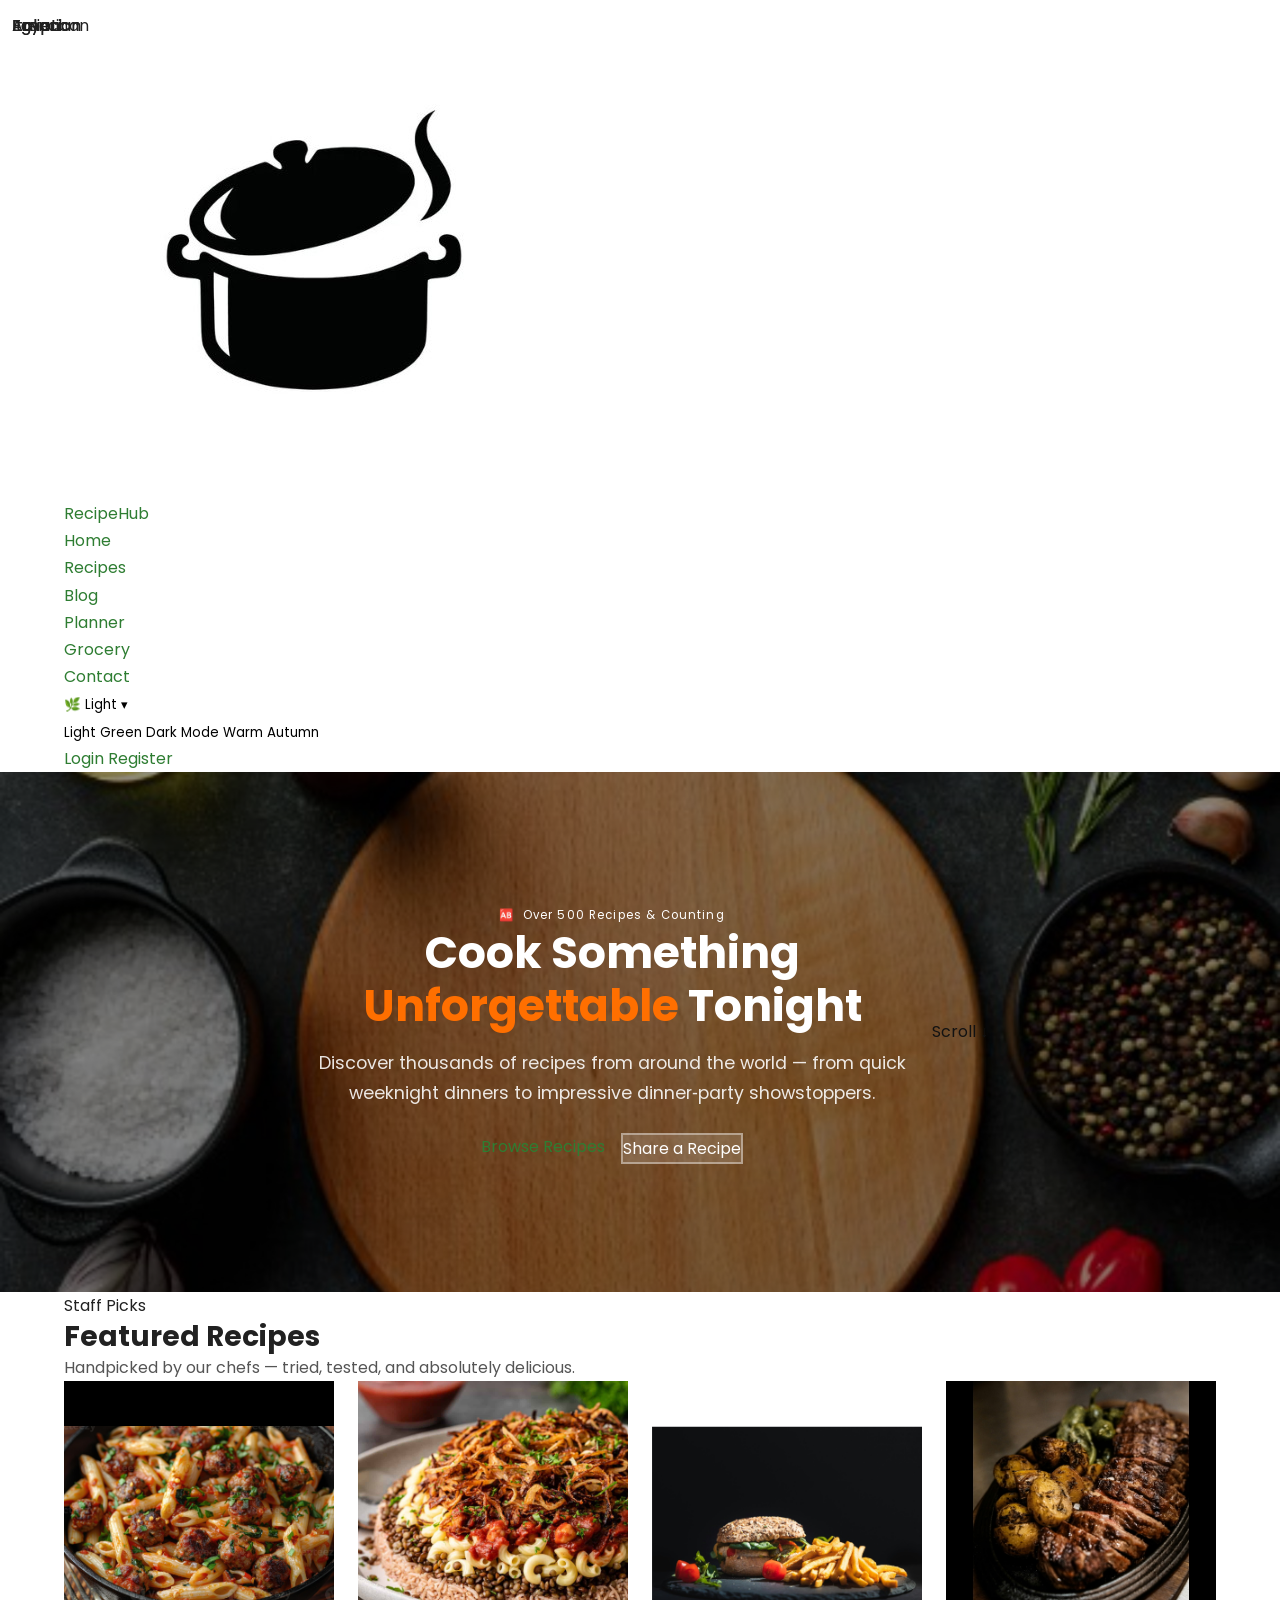
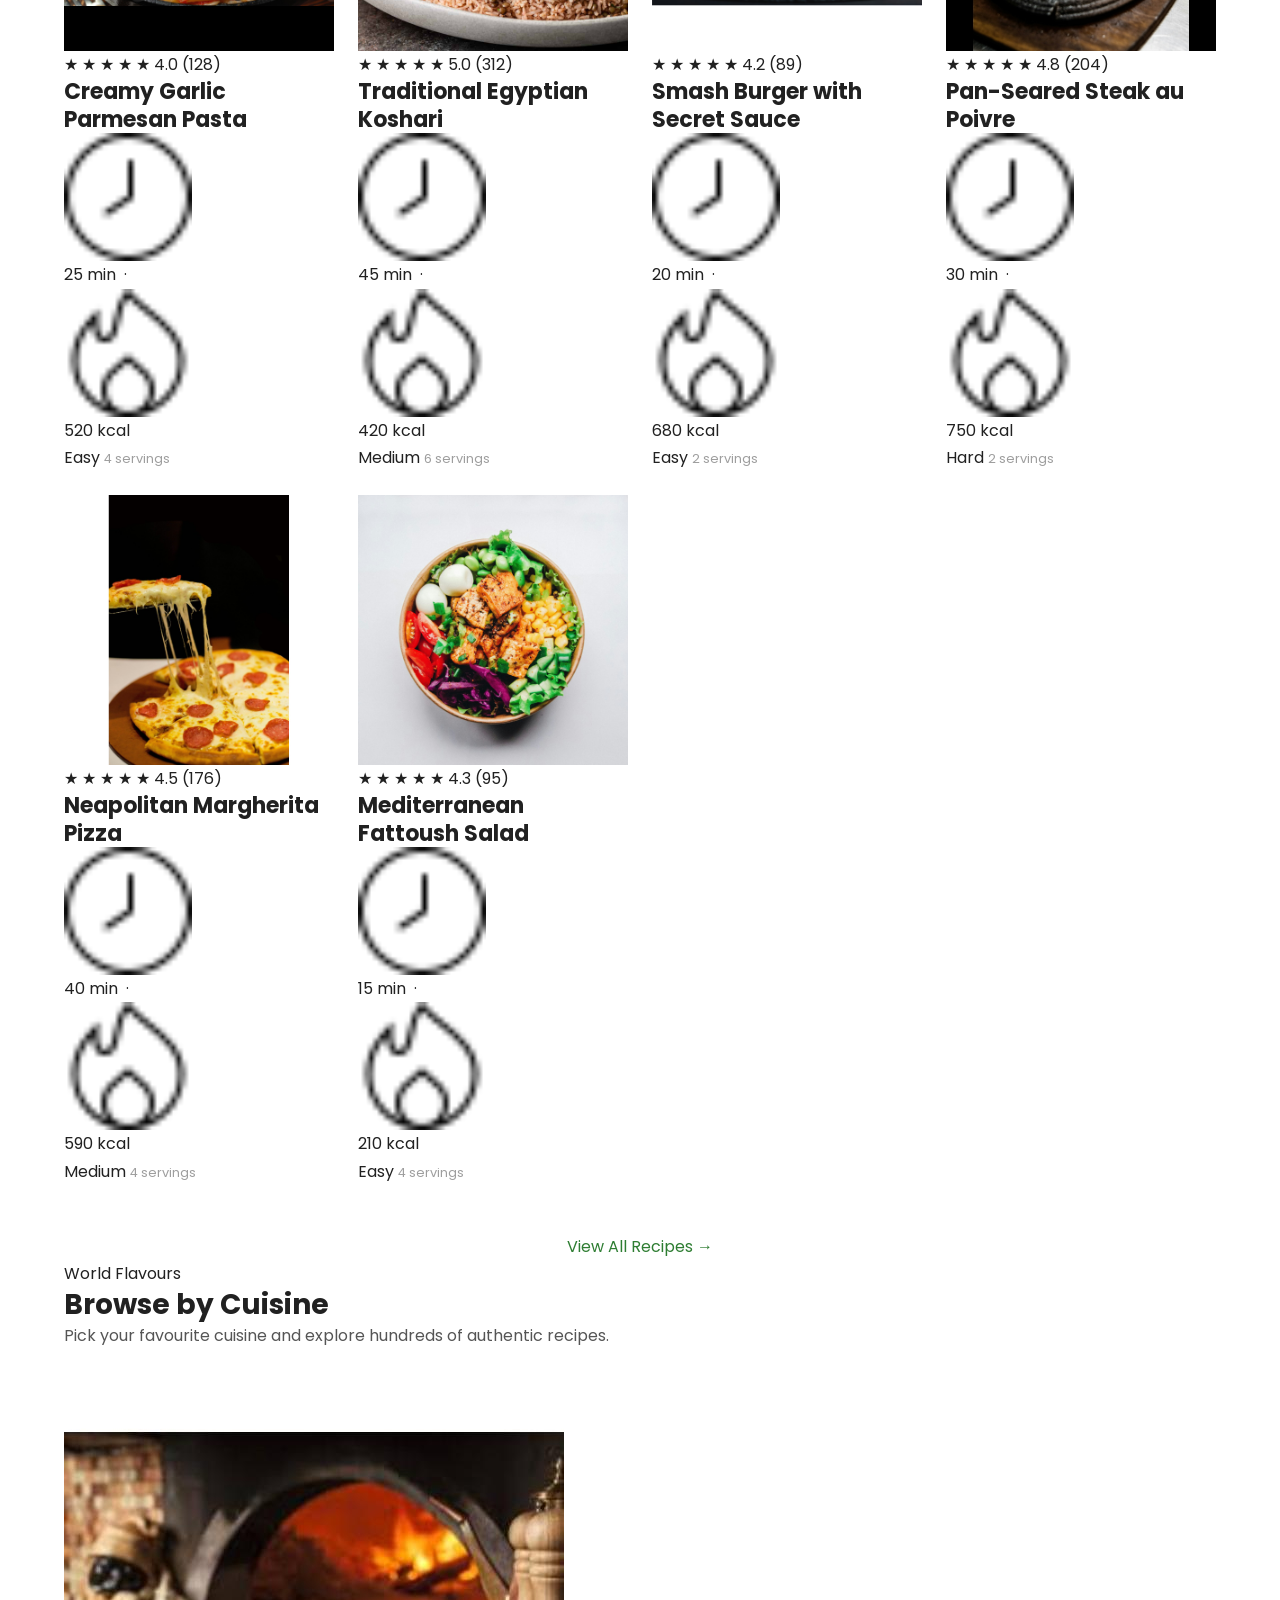
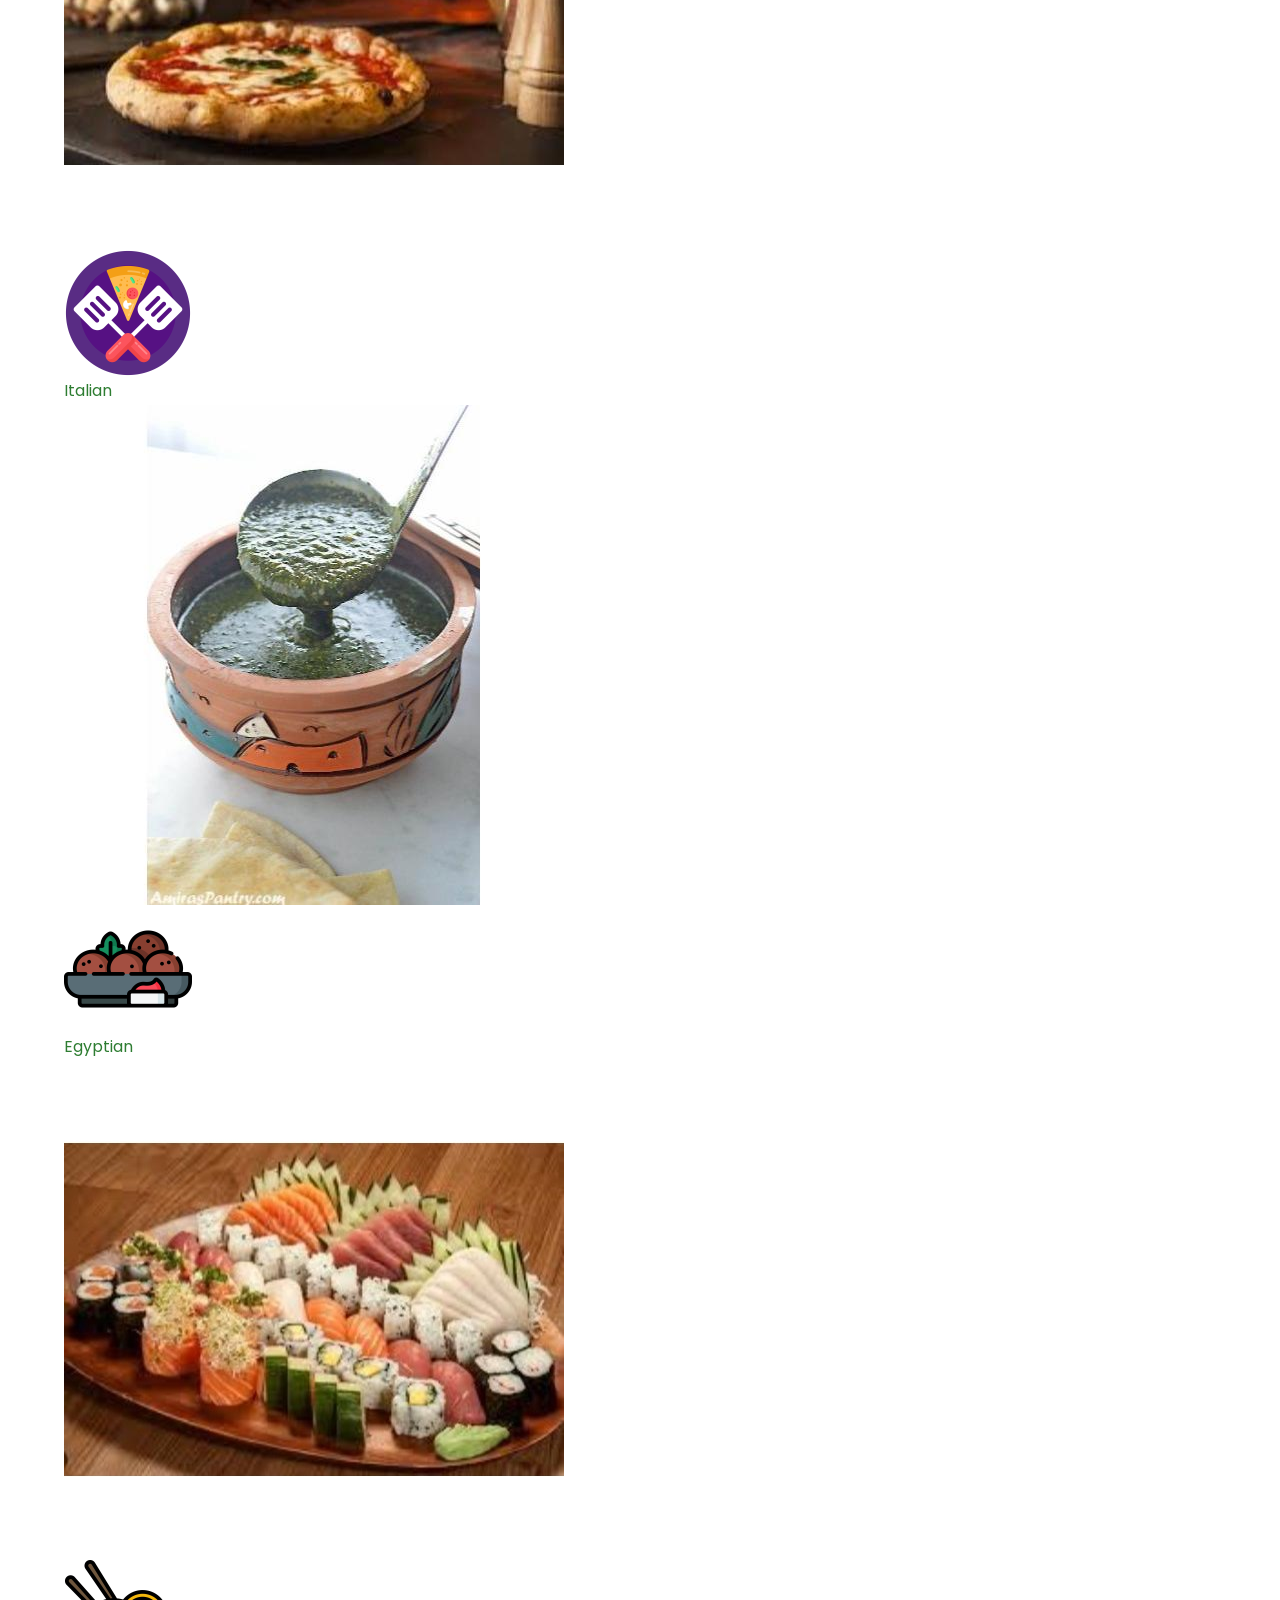
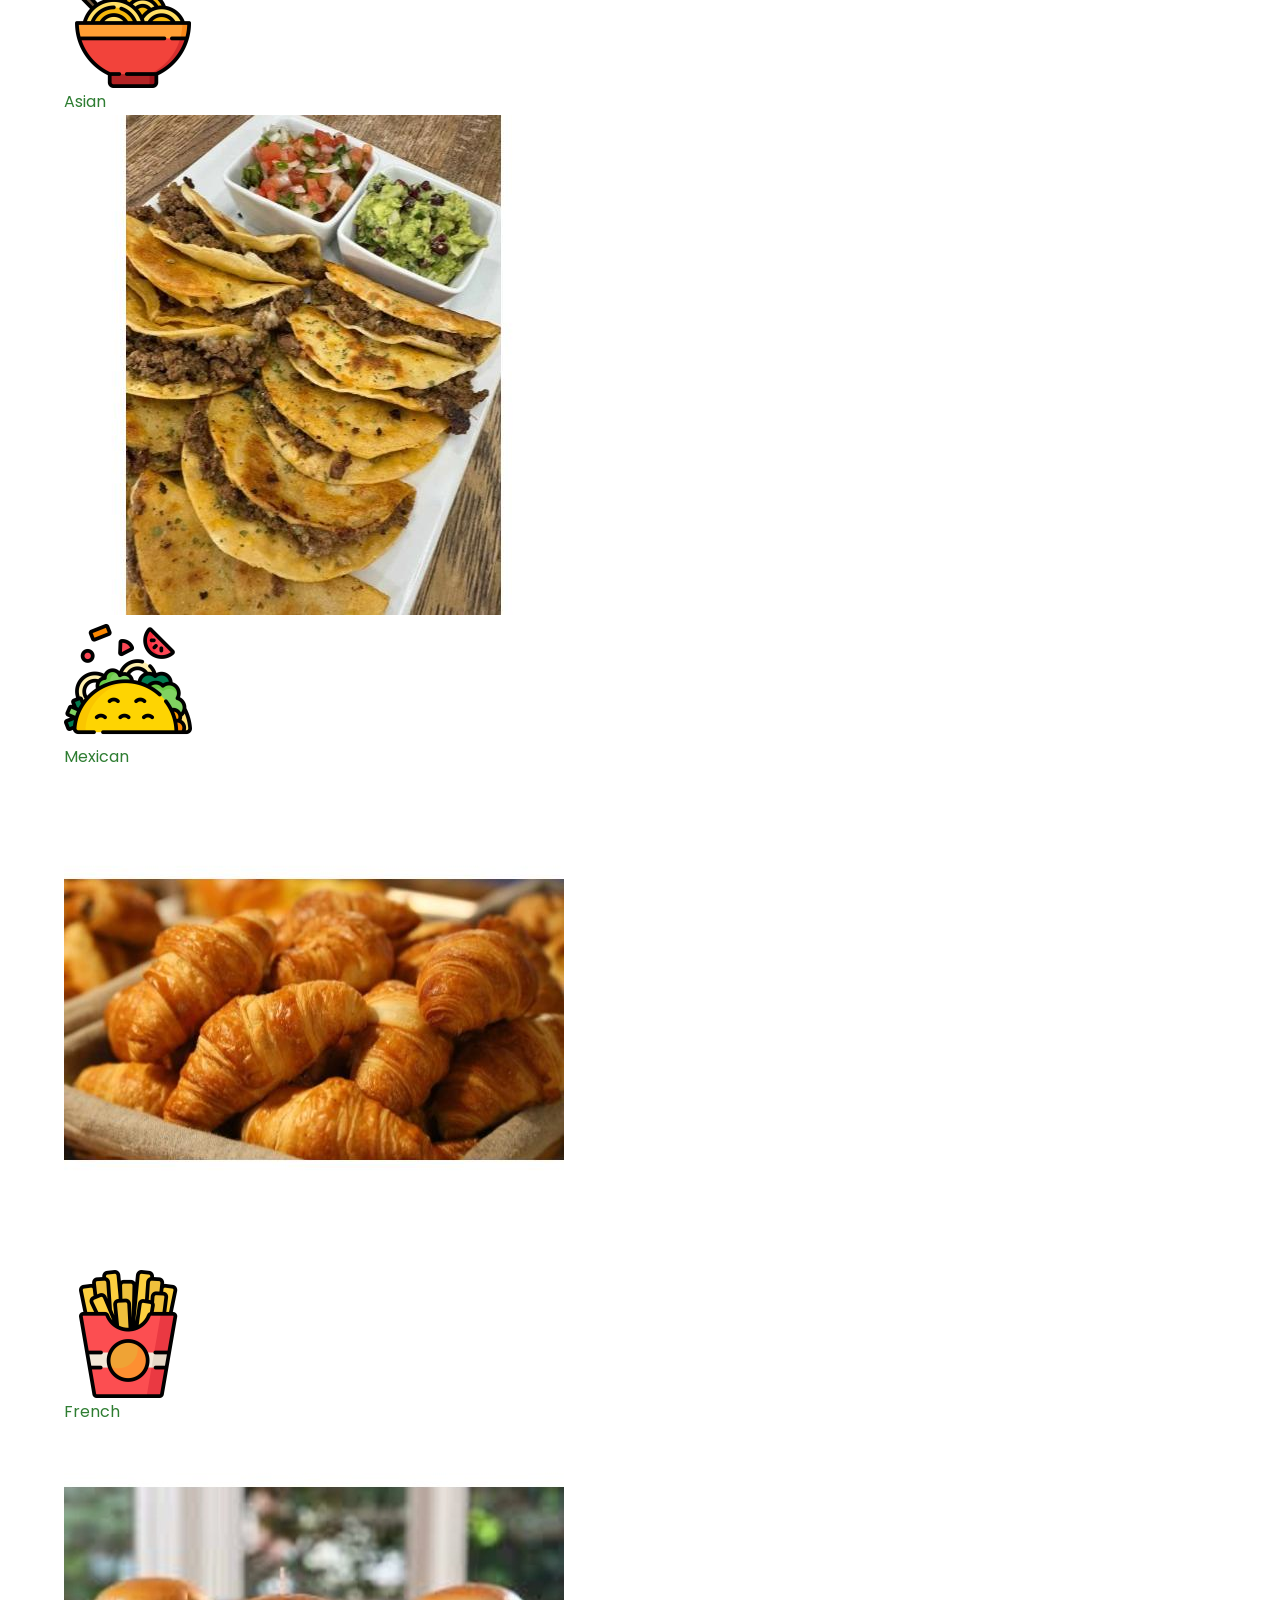
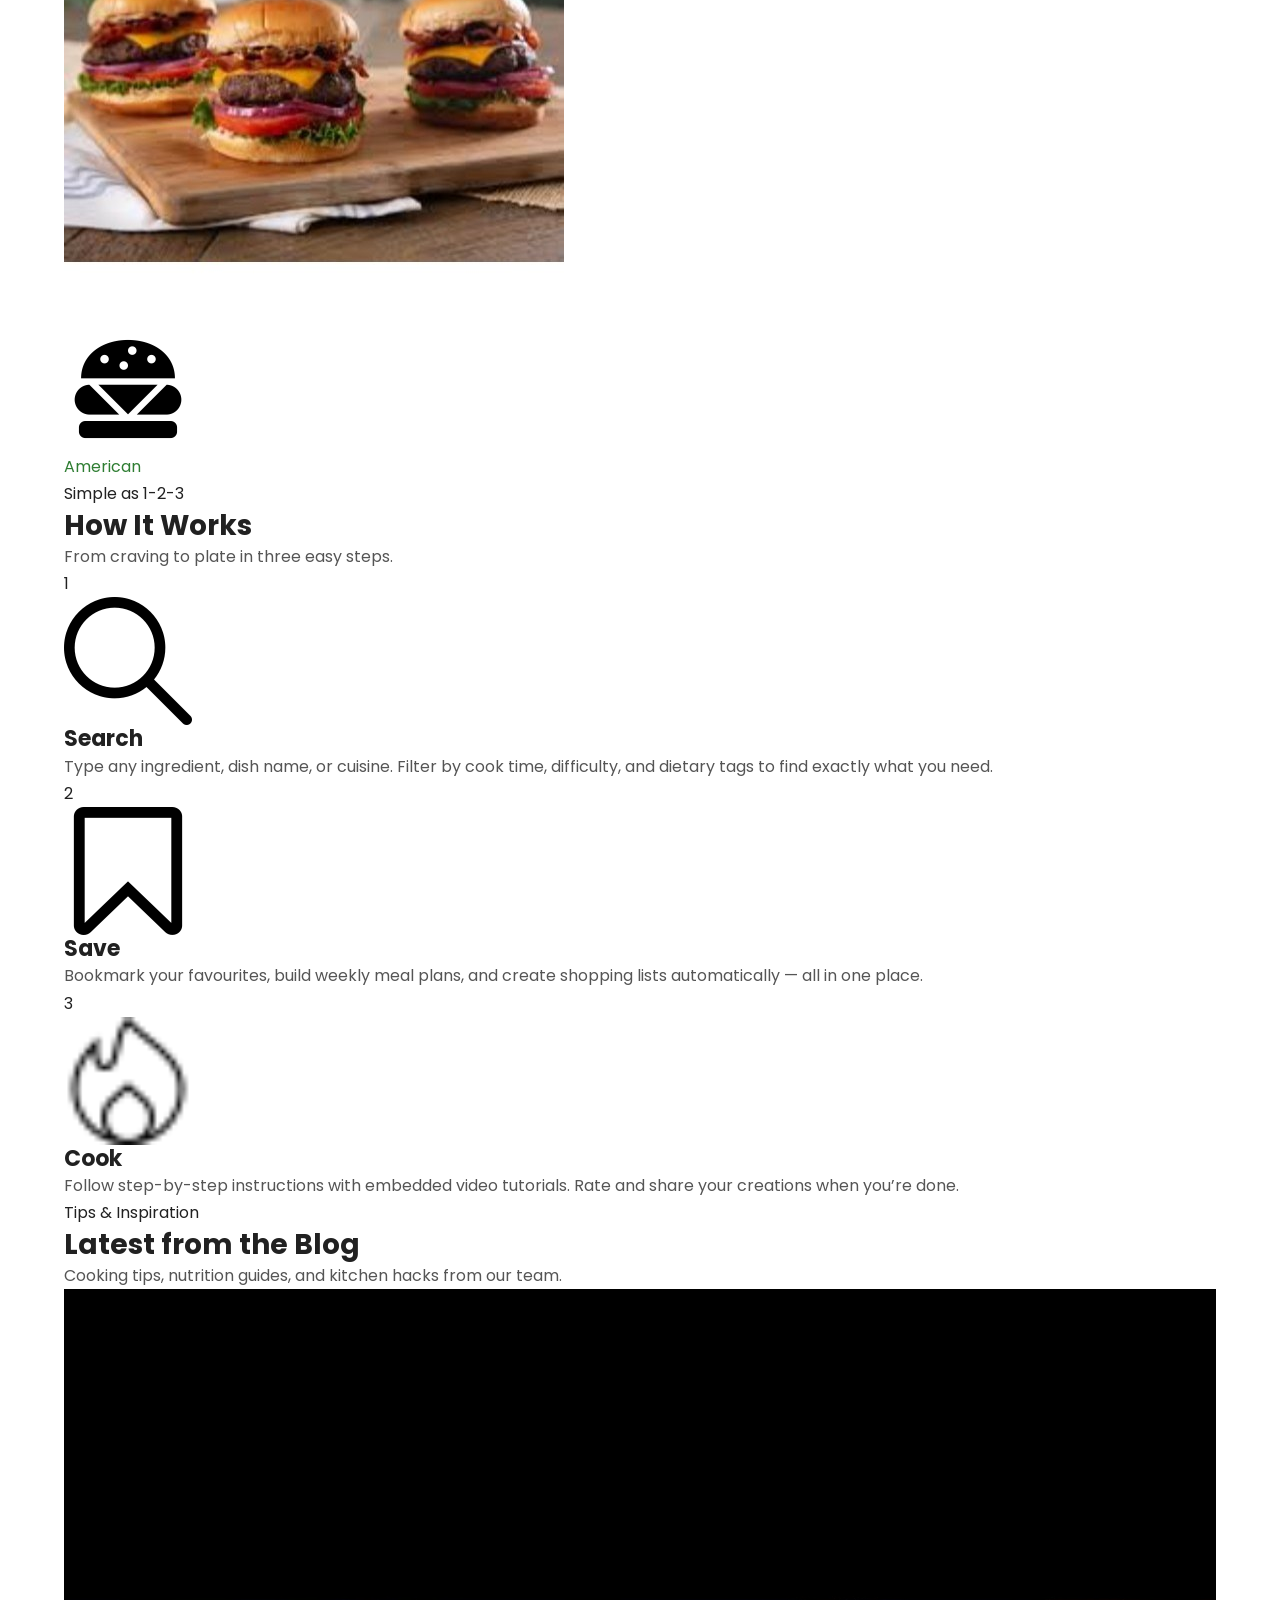
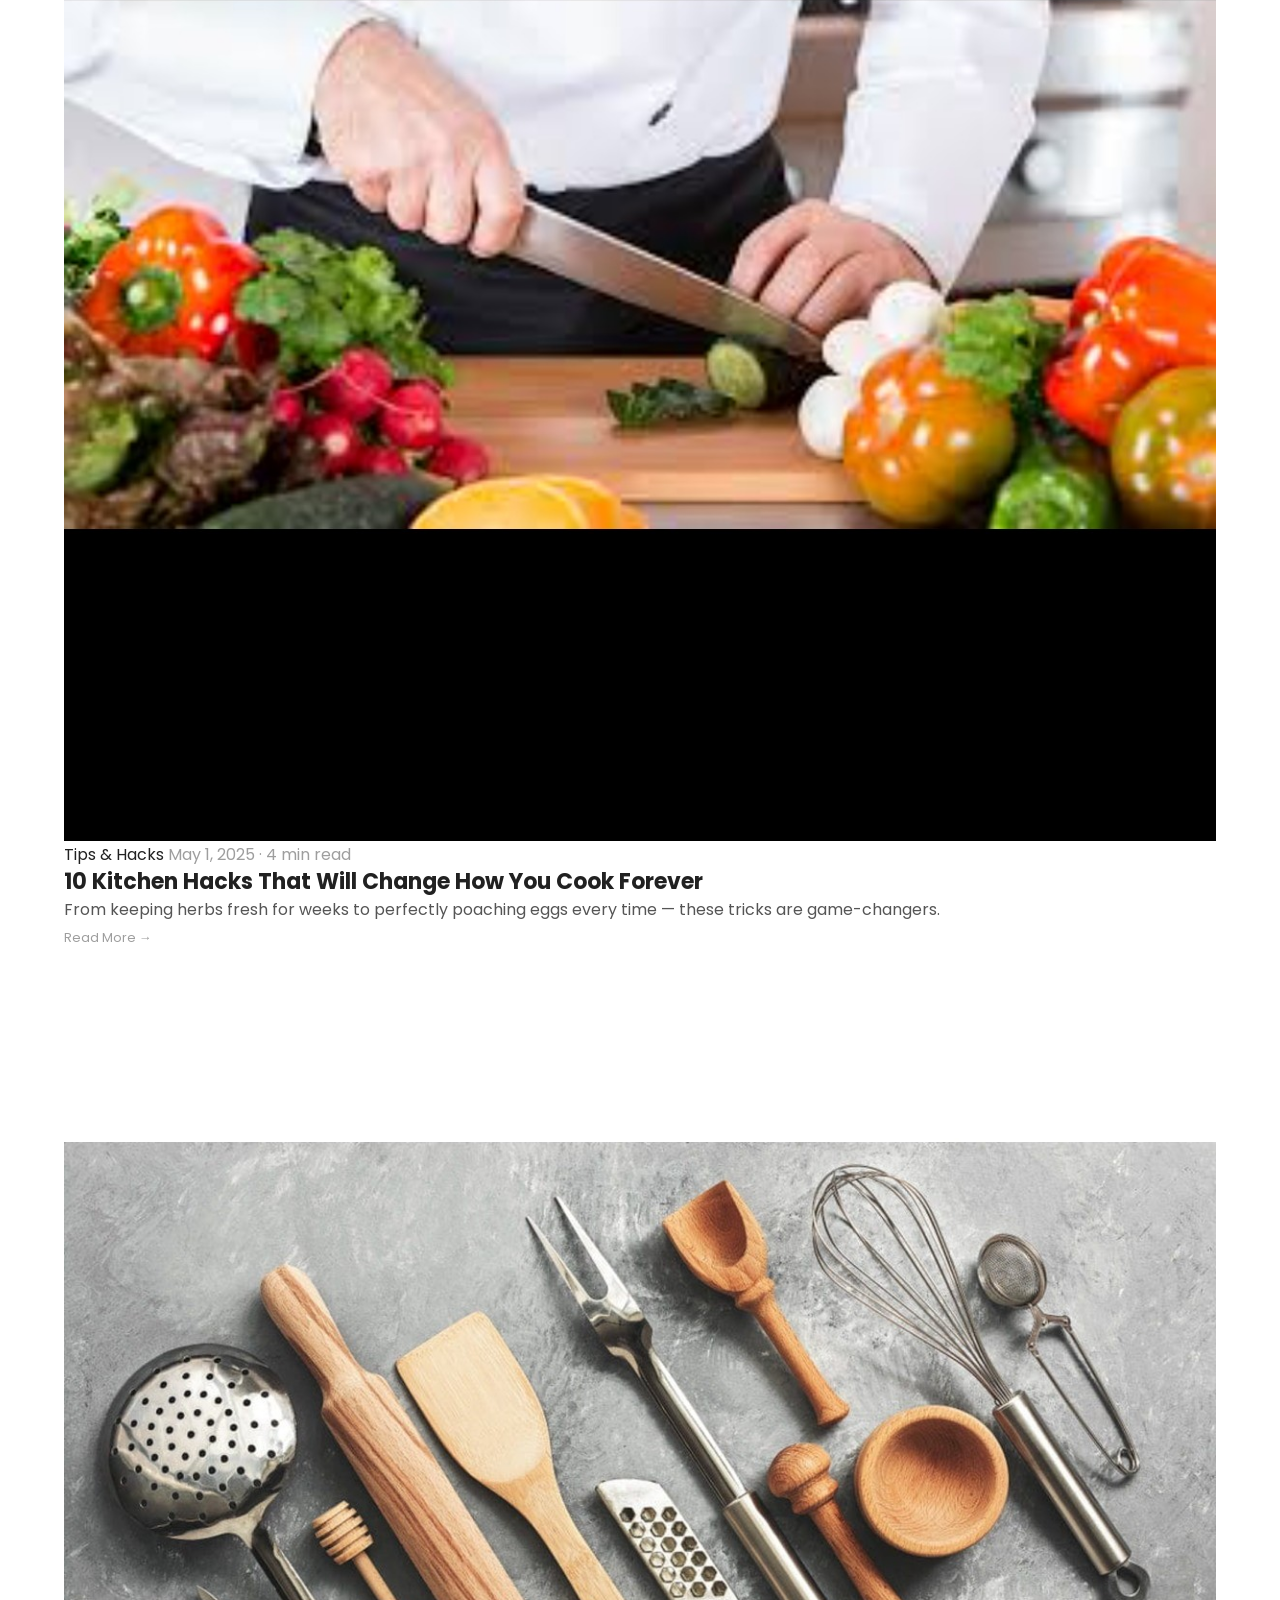
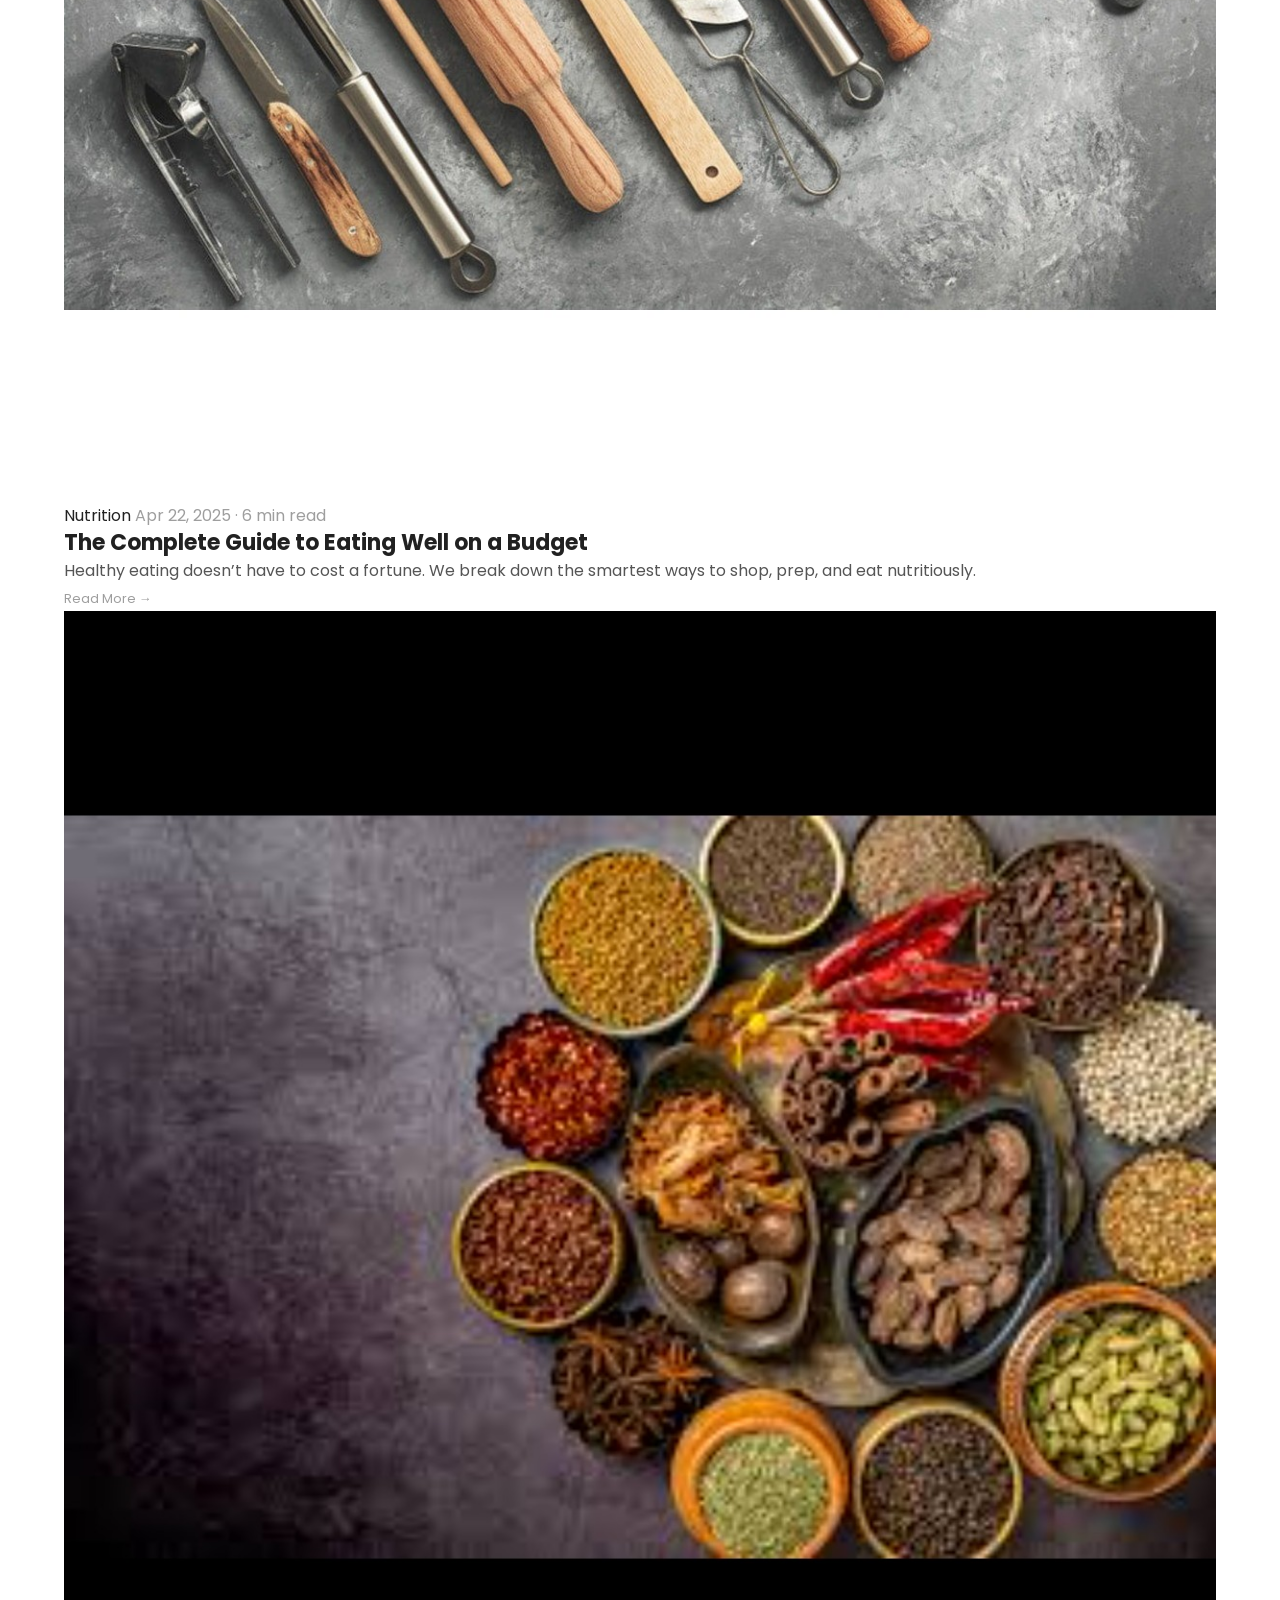
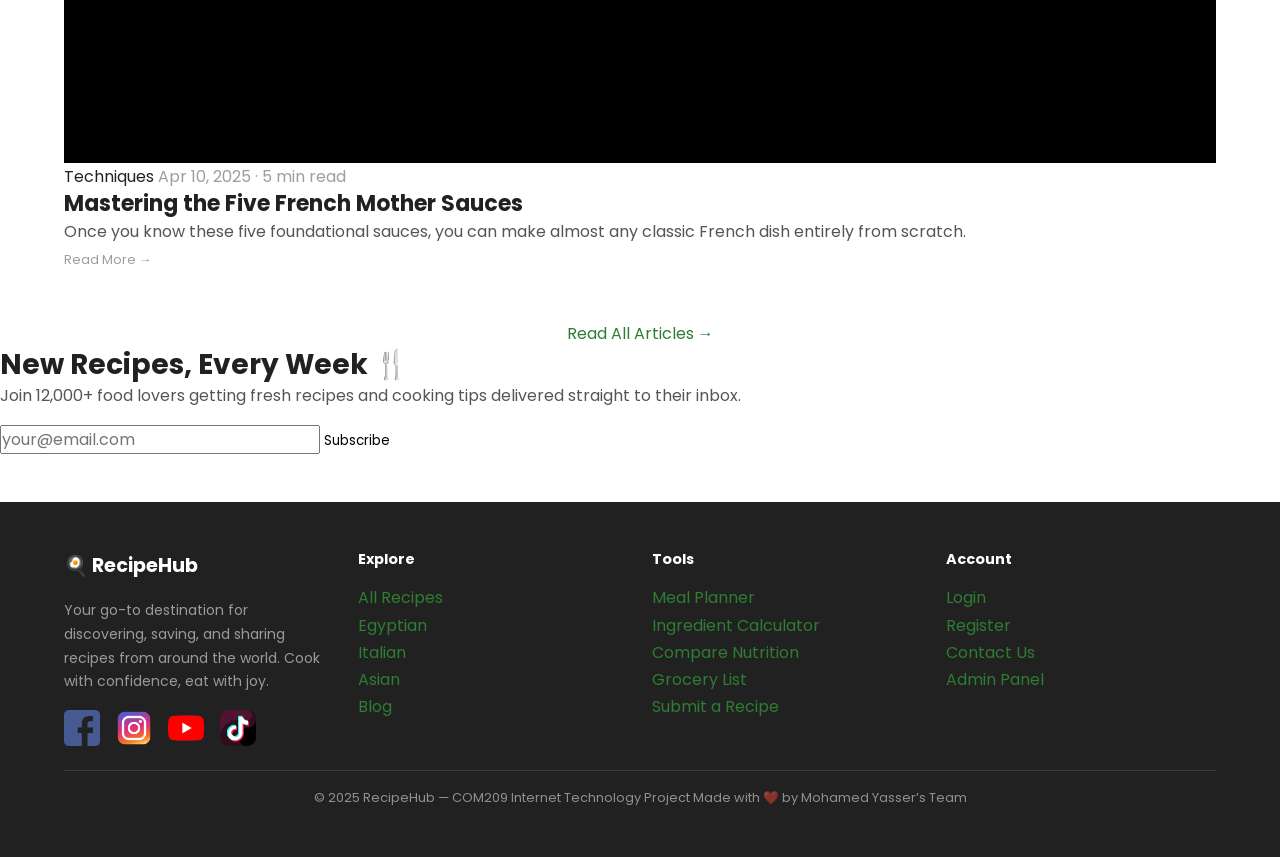
==== commit 131a1416: "resize images" ====
--- a/index.html
+++ b/index.html
@@ -3,14 +3,14 @@
 <head>
   <meta charset="UTF-8" />
   <meta name="viewport" content="width=device-width, initial-scale=1.0" />
-  <title>RecipeHub — Discover, Cook &amp; Share</title>
+  <title>RecipeHub &mdash; Discover, Cook &amp; Share</title>
 
   <!-- Google Fonts -->
   <link rel="preconnect" href="https://fonts.googleapis.com" />
   <link rel="preconnect" href="https://fonts.gstatic.com" crossorigin />
   <link href="https://fonts.googleapis.com/css2?family=Playfair+Display:wght@700;900&family=Poppins:wght@400;500;600;700&display=swap" rel="stylesheet" />
 
-  <!-- CSS -->
+  <!-- CSS — in correct load order -->
   <link rel="stylesheet" href="css/global.css" />
   <link rel="stylesheet" href="css/layout.css" />
   <link rel="stylesheet" href="css/components.css" />
@@ -19,41 +19,51 @@
 
 <body>
 
-  <!-- ═══════════════════════════════
+  <!-- ═══════════════════════════════════════════
        HEADER / NAVBAR
-  ═══════════════════════════════ -->
-  <header id="site-header">
-    <div class="container">
-      <nav class="navbar" aria-label="Main navigation">
-
-        <a href="index.html" class="logo">🍳 RecipeHub</a>
-
-        <ul class="nav-links" id="nav-links">
-          <li><a href="index.html"         class="nav-link active">Home</a></li>
-          <li><a href="recipes.html"        class="nav-link">Recipes</a></li>
-          <li><a href="blog.html"           class="nav-link">Blog</a></li>
-          <li><a href="planner.html"        class="nav-link">Planner</a></li>
-          <li><a href="grocery.html"        class="nav-link">Grocery</a></li>
-          <li><a href="contact.html"        class="nav-link">Contact</a></li>
+       Classes from: _navbar.css (.navbar .navbar__inner .navbar__logo
+       .navbar__links .navbar__actions .navbar__hamburger)
+       Scroll shadow added by main.js via .scrolled class
+  ═══════════════════════════════════════════ -->
+  <header>
+    <nav class="navbar" id="main-navbar" aria-label="Main navigation">
+      <div class="navbar__inner container">
+
+        <!-- Logo -->
+        <a href="index.html" class="navbar__logo" aria-label="RecipeHub Home">
+          <img src="assets/images/logo.jpg" alt="RecipeHub" />
+          RecipeHub
+        </a>
+
+        <!-- Nav Links — main.js adds .active to current page link -->
+        <ul class="navbar__links" id="navbar-links" role="list">
+          <li><a href="index.html"            class="nav-link" data-page="index.html">Home</a></li>
+          <li><a href="recipes.html"          class="nav-link" data-page="recipes.html">Recipes</a></li>
+          <li><a href="blog.html"             class="nav-link" data-page="blog.html">Blog</a></li>
+          <li><a href="planner.html"          class="nav-link" data-page="planner.html">Planner</a></li>
+          <li><a href="grocery.html"          class="nav-link" data-page="grocery.html">Grocery</a></li>
+          <li><a href="contact.html"          class="nav-link" data-page="contact.html">Contact</a></li>
         </ul>
 
-        <div class="nav-actions">
-
-          <!-- Theme Switcher -->
-          <div class="theme-dropdown">
-            <button class="theme-dropdown__toggle" aria-haspopup="true" aria-expanded="false">
-              <span class="current-theme-icon">🌿</span>
+        <!-- Right actions -->
+        <div class="navbar__actions">
+
+          <!-- Theme Switcher — theme_switcher.js reads .theme-option[data-theme] -->
+          <div class="theme-dropdown" role="navigation" aria-label="Theme switcher">
+            <button class="btn btn-ghost btn-sm theme-dropdown__toggle"
+                    aria-haspopup="true" aria-expanded="false">
+              <span class="current-theme-icon icon-sun">&#127807;</span>
               <span class="current-theme-label">Light</span>
-              <span>&#9660;</span>
+              <span aria-hidden="true">&#9662;</span>
             </button>
-            <div class="theme-dropdown__menu">
-              <button class="theme-option" data-theme="theme-light">
+            <div class="theme-dropdown__menu" role="menu">
+              <button class="theme-option" data-theme="theme-light" role="menuitem">
                 <span class="theme-option__dot"></span> Light Green
               </button>
-              <button class="theme-option" data-theme="theme-dark">
+              <button class="theme-option" data-theme="theme-dark" role="menuitem">
                 <span class="theme-option__dot"></span> Dark Mode
               </button>
-              <button class="theme-option" data-theme="theme-autumn">
+              <button class="theme-option" data-theme="theme-autumn" role="menuitem">
                 <span class="theme-option__dot"></span> Warm Autumn
               </button>
             </div>
@@ -62,56 +72,90 @@
           <a href="auth.html" class="btn btn-outline btn-sm">Login</a>
           <a href="auth.html" class="btn btn-primary btn-sm">Register</a>
 
-          <button class="hamburger-btn" id="hamburger-btn" aria-label="Toggle menu" aria-expanded="false">
-            <span></span><span></span><span></span>
+          <!-- Hamburger — toggled by main.js initMobileMenu() -->
+          <button class="navbar__hamburger" id="hamburger-btn"
+                  aria-label="Toggle navigation menu" aria-expanded="false">
+            <span></span>
+            <span></span>
+            <span></span>
           </button>
-
         </div>
-      </nav>
+
+      </div>
+    </nav>
+  </header>
+
+
+  <!-- ═══════════════════════════════════════════
+       HERO SECTION
+       .hero--full defined in layout.css
+       Background image set via inline style (data, not CSS logic)
+       Animations: heroFadeUp keyframes in layout.css
+  ═══════════════════════════════════════════ -->
+  <section class="hero--full" id="hero"
+           style="background-image: url('assets/images/hero-bg.jpg');"
+           aria-label="Hero banner">
+
+    <div class="hero__content">
+
+      <span class="badge badge-primary mb-3" style="font-size:0.72rem;letter-spacing:0.1em;">
+        &#127374;&nbsp; Over 500 Recipes &amp; Counting
+      </span>
+
+      <h1 class="hero__title">
+        Cook Something <span style="color:var(--color-accent);">Unforgettable</span> Tonight
+      </h1>
+
+      <p class="hero__tagline">
+        Discover thousands of recipes from around the world &mdash; from quick weeknight
+        dinners to impressive dinner&#8209;party showstoppers.
+      </p>
+
+      <div class="hero__cta flex justify-center gap-3" style="flex-wrap:wrap;">
+        <a href="recipes.html" class="btn btn-primary btn-lg">Browse Recipes</a>
+        <a href="submit-recipe.html"
+           class="btn btn-lg"
+           style="background:rgba(255,255,255,0.15);color:#fff;border:2px solid rgba(255,255,255,0.4);">
+          Share a Recipe
+        </a>
+      </div>
+
     </div>
-  </header>
-
-
-  <!-- ═══════════════════════════════
-       HERO SECTION
-  ═══════════════════════════════ -->
-  <section class="hero" id="hero">
-    <div class="hero-content">
-      <span class="hero-eyebrow">🍽️ Over 500 Recipes &amp; Counting</span>
-      <h1 class="hero-title">
-        Cook Something <span class="hero-title-accent">Unforgettable</span> Tonight
-      </h1>
-      <p class="hero-tagline">
-        Discover recipes from around the world &mdash; from quick weeknight dinners
-        to impressive dinner-party showstoppers.
-      </p>
-      <div class="hero-actions">
-        <a href="recipes.html" class="btn btn-primary btn-lg">Browse Recipes</a>
-        <a href="submit-recipe.html" class="btn btn-secondary btn-lg">Share a Recipe</a>
-      </div>
-    </div>
+
+    <!-- Scroll hint (purely decorative) -->
+    <span class="hero-scroll-hint" aria-hidden="true">Scroll &#8595;</span>
+
   </section>
 
 
-  <!-- ═══════════════════════════════
+  <!-- ═══════════════════════════════════════════
        FEATURED RECIPES
-  ═══════════════════════════════ -->
-  <section class="section" id="featured">
+       .card .card__img-wrapper .card__body .card__footer from _cards.css
+       .badge .stars from _buttons.css / _forms.css
+  ═══════════════════════════════════════════ -->
+  <section class="index-section" id="featured" aria-labelledby="featured-title">
     <div class="container">
 
-      <div class="section-header">
-        <span class="section-label">Staff Picks</span>
-        <h2 class="section-title">Featured Recipes</h2>
-        <p class="section-subtitle">Handpicked by our chefs &mdash; tried, tested, and absolutely delicious.</p>
-      </div>
+      <header class="index-section__header">
+        <span class="index-section__label">Staff Picks</span>
+        <h2 class="index-section__title" id="featured-title">Featured Recipes</h2>
+        <p class="index-section__subtitle">
+          Handpicked by our chefs &mdash; tried, tested, and absolutely delicious.
+        </p>
+      </header>
 
       <div class="recipes-grid">
 
-        <a href="recipe-details.html" class="card-link">
-          <article class="card" data-cuisine="italian">
+        <!-- Card 1 — Pasta -->
+        <a href="recipe-details.html" class="recipe-card-link" style="text-decoration:none;color:inherit;display:block;">
+          <article class="card">
             <div class="card__img-wrapper">
-              <img class="card__img lazy" data-src="assets/images/recipe-pasta.jpg" src="assets/images/recipe-pasta.jpg" alt="Creamy Pasta" />
-              <span class="badge badge-primary card-cuisine-badge">Italian</span>
+              <img src="assets/images/recipe-pasta.jpg"
+                   alt="Creamy Garlic Parmesan Pasta"
+                   class="card__img lazy"
+                   data-src="assets/images/recipe-pasta.jpg" />
+              <span class="badge badge-primary"
+                    style="position:absolute;top:12px;left:12px;">Italian</span>
             </div>
             <div class="card__body">
               <div class="card__meta">
@@ -126,22 +170,29 @@
               </div>
               <h3 class="card__title">Creamy Garlic Parmesan Pasta</h3>
               <div class="card__info">
-                <img src="assets/icons/clock.svg" alt="Time" /> 25 min &nbsp;&middot;&nbsp;
-                <img src="assets/icons/flame.svg" alt="Calories" /> 520 kcal
+                <img src="assets/icons/clock.png" alt="" />
+                25 min &nbsp;&middot;&nbsp;
+                <img src="assets/icons/flame.png" alt="" />
+                520 kcal
               </div>
             </div>
             <div class="card__footer">
               <span class="badge badge-easy">Easy</span>
-              <span class="card-servings">4 servings</span>
+              <span class="text-muted" style="font-size:0.8rem;">4 servings</span>
             </div>
           </article>
         </a>
 
-        <a href="recipe-details.html" class="card-link">
-          <article class="card" data-cuisine="egyptian">
+        <!-- Card 2 — Koshari -->
+        <a href="recipe-details.html" class="recipe-card-link" style="text-decoration:none;color:inherit;display:block;">
+          <article class="card">
             <div class="card__img-wrapper">
-              <img class="card__img lazy" data-src="assets/images/recipe-koshari.jpg" src="assets/images/recipe-koshari.jpg" alt="Koshari" />
-              <span class="badge badge-primary card-cuisine-badge">Egyptian</span>
+              <img src="assets/images/recipe-koshari.jpg"
+                   alt="Traditional Egyptian Koshari"
+                   class="card__img lazy"
+                   data-src="assets/images/recipe-koshari.jpg" />
+              <span class="badge badge-primary"
+                    style="position:absolute;top:12px;left:12px;">Egyptian</span>
             </div>
             <div class="card__body">
               <div class="card__meta">
@@ -156,22 +207,29 @@
               </div>
               <h3 class="card__title">Traditional Egyptian Koshari</h3>
               <div class="card__info">
-                <img src="assets/icons/clock.svg" alt="Time" /> 45 min &nbsp;&middot;&nbsp;
-                <img src="assets/icons/flame.svg" alt="Calories" /> 420 kcal
+                <img src="assets/icons/clock.png" alt="" />
+                45 min &nbsp;&middot;&nbsp;
+                <img src="assets/icons/flame.png" alt="" />
+                420 kcal
               </div>
             </div>
             <div class="card__footer">
               <span class="badge badge-medium">Medium</span>
-              <span class="card-servings">6 servings</span>
+              <span class="text-muted" style="font-size:0.8rem;">6 servings</span>
             </div>
           </article>
         </a>
 
-        <a href="recipe-details.html" class="card-link">
-          <article class="card" data-cuisine="american">
+        <!-- Card 3 — Burger -->
+        <a href="recipe-details.html" class="recipe-card-link" style="text-decoration:none;color:inherit;display:block;">
+          <article class="card">
             <div class="card__img-wrapper">
-              <img class="card__img lazy" data-src="assets/images/recipe-burger.jpg" src="assets/images/recipe-burger.jpg" alt="Burger" />
-              <span class="badge badge-primary card-cuisine-badge">American</span>
+              <img src="assets/images/recipe-burger.jpg"
+                   alt="Smash Burger with Secret Sauce"
+                   class="card__img lazy"
+                   data-src="assets/images/recipe-burger.jpg" />
+              <span class="badge badge-primary"
+                    style="position:absolute;top:12px;left:12px;">American</span>
             </div>
             <div class="card__body">
               <div class="card__meta">
@@ -186,22 +244,29 @@
               </div>
               <h3 class="card__title">Smash Burger with Secret Sauce</h3>
               <div class="card__info">
-                <img src="assets/icons/clock.svg" alt="Time" /> 20 min &nbsp;&middot;&nbsp;
-                <img src="assets/icons/flame.svg" alt="Calories" /> 680 kcal
+                <img src="assets/icons/clock.png" alt="" />
+                20 min &nbsp;&middot;&nbsp;
+                <img src="assets/icons/flame.png" alt="" />
+                680 kcal
               </div>
             </div>
             <div class="card__footer">
               <span class="badge badge-easy">Easy</span>
-              <span class="card-servings">2 servings</span>
+              <span class="text-muted" style="font-size:0.8rem;">2 servings</span>
             </div>
           </article>
         </a>
 
-        <a href="recipe-details.html" class="card-link">
-          <article class="card" data-cuisine="french">
+        <!-- Card 4 — Steak -->
+        <a href="recipe-details.html" class="recipe-card-link" style="text-decoration:none;color:inherit;display:block;">
+          <article class="card">
             <div class="card__img-wrapper">
-              <img class="card__img lazy" data-src="assets/images/recipe-steak.jpg" src="assets/images/recipe-steak.jpg" alt="Steak" />
-              <span class="badge badge-primary card-cuisine-badge">French</span>
+              <img src="assets/images/recipe-steak.jpg"
+                   alt="Pan-Seared Steak au Poivre"
+                   class="card__img lazy"
+                   data-src="assets/images/recipe-steak.jpg" />
+              <span class="badge badge-primary"
+                    style="position:absolute;top:12px;left:12px;">French</span>
             </div>
             <div class="card__body">
               <div class="card__meta">
@@ -216,43 +281,124 @@
               </div>
               <h3 class="card__title">Pan-Seared Steak au Poivre</h3>
               <div class="card__info">
-                <img src="assets/icons/clock.svg" alt="Time" /> 30 min &nbsp;&middot;&nbsp;
-                <img src="assets/icons/flame.svg" alt="Calories" /> 750 kcal
+                <img src="assets/icons/clock.png" alt="" />
+                30 min &nbsp;&middot;&nbsp;
+                <img src="assets/icons/flame.png" alt="" />
+                750 kcal
               </div>
             </div>
             <div class="card__footer">
               <span class="badge badge-hard">Hard</span>
-              <span class="card-servings">2 servings</span>
+              <span class="text-muted" style="font-size:0.8rem;">2 servings</span>
             </div>
           </article>
         </a>
 
+        <!-- Card 5 — Pizza -->
+        <a href="recipe-details.html" class="recipe-card-link" style="text-decoration:none;color:inherit;display:block;">
+          <article class="card">
+            <div class="card__img-wrapper">
+              <img src="assets/images/recipe-pizza.jpg"
+                   alt="Neapolitan Margherita Pizza"
+                   class="card__img lazy"
+                   data-src="assets/images/recipe-pizza.jpg" />
+              <span class="badge badge-primary"
+                    style="position:absolute;top:12px;left:12px;">Italian</span>
+            </div>
+            <div class="card__body">
+              <div class="card__meta">
+                <span class="stars">
+                  <span class="star filled">&#9733;</span>
+                  <span class="star filled">&#9733;</span>
+                  <span class="star filled">&#9733;</span>
+                  <span class="star filled">&#9733;</span>
+                  <span class="star">&#9733;</span>
+                </span>
+                <span class="stars-count">4.5 (176)</span>
+              </div>
+              <h3 class="card__title">Neapolitan Margherita Pizza</h3>
+              <div class="card__info">
+                <img src="assets/icons/clock.png" alt="" />
+                40 min &nbsp;&middot;&nbsp;
+                <img src="assets/icons/flame.png" alt="" />
+                590 kcal
+              </div>
+            </div>
+            <div class="card__footer">
+              <span class="badge badge-medium">Medium</span>
+              <span class="text-muted" style="font-size:0.8rem;">4 servings</span>
+            </div>
+          </article>
+        </a>
+
+        <!-- Card 6 — Salad -->
+        <a href="recipe-details.html" class="recipe-card-link" style="text-decoration:none;color:inherit;display:block;">
+          <article class="card">
+            <div class="card__img-wrapper">
+              <img src="assets/images/recipe-salad.jpg"
+                   alt="Mediterranean Fattoush Salad"
+                   class="card__img lazy"
+                   data-src="assets/images/recipe-salad.jpg" />
+              <span class="badge badge-primary"
+                    style="position:absolute;top:12px;left:12px;">Egyptian</span>
+            </div>
+            <div class="card__body">
+              <div class="card__meta">
+                <span class="stars">
+                  <span class="star filled">&#9733;</span>
+                  <span class="star filled">&#9733;</span>
+                  <span class="star filled">&#9733;</span>
+                  <span class="star filled">&#9733;</span>
+                  <span class="star">&#9733;</span>
+                </span>
+                <span class="stars-count">4.3 (95)</span>
+              </div>
+              <h3 class="card__title">Mediterranean Fattoush Salad</h3>
+              <div class="card__info">
+                <img src="assets/icons/clock.png" alt="" />
+                15 min &nbsp;&middot;&nbsp;
+                <img src="assets/icons/flame.png" alt="" />
+                210 kcal
+              </div>
+            </div>
+            <div class="card__footer">
+              <span class="badge badge-easy">Easy</span>
+              <span class="text-muted" style="font-size:0.8rem;">4 servings</span>
+            </div>
+          </article>
+        </a>
+
+      </div><!-- /.recipes-grid -->
+
+      <div class="text-center mt-5">
+        <a href="recipes.html" class="btn btn-outline">View All Recipes &#8594;</a>
       </div>
 
-      <div class="section-cta">
-        <a href="recipes.html" class="btn btn-outline">View All Recipes &rarr;</a>
-      </div>
-
-    </div>
+    </div><!-- /.container -->
   </section>
 
 
-  <!-- ═══════════════════════════════
+  <!-- ═══════════════════════════════════════════
        BROWSE BY CUISINE
-  ═══════════════════════════════ -->
-  <section class="section section-alt" id="cuisines">
+       .cuisine-tile / .cuisine-tile__img / .cuisine-tile__overlay
+       defined in layout.css (.index-cuisine-grid section)
+  ═══════════════════════════════════════════ -->
+  <section class="index-section index-section--alt" id="cuisines" aria-labelledby="cuisines-title">
     <div class="container">
 
-      <div class="section-header">
-        <span class="section-label">World Flavours</span>
-        <h2 class="section-title">Browse by Cuisine</h2>
-        <p class="section-subtitle">Pick your favourite cuisine and explore hundreds of authentic recipes.</p>
-      </div>
-
-      <div class="cuisine-grid">
+      <header class="index-section__header">
+        <span class="index-section__label">World Flavours</span>
+        <h2 class="index-section__title" id="cuisines-title">Browse by Cuisine</h2>
+        <p class="index-section__subtitle">
+          Pick your favourite cuisine and explore hundreds of authentic recipes.
+        </p>
+      </header>
+
+      <div class="index-cuisine-grid">
 
         <a href="recipes.html?cuisine=italian" class="cuisine-tile" aria-label="Italian recipes">
-          <img src="assets/images/italian.jpg" alt="Italian Cuisine" class="cuisine-tile__img lazy" data-src="assets/images/italian.jpg" />
+          <img src="assets/images/italian.jpg" alt="Italian Cuisine"
+               class="cuisine-tile__img lazy" data-src="assets/images/italian.jpg" />
           <div class="cuisine-tile__overlay">
             <img src="assets/icons/italian.png" alt="" class="cuisine-tile__icon" />
             <span class="cuisine-tile__name">Italian</span>
@@ -260,7 +406,8 @@
         </a>
 
         <a href="recipes.html?cuisine=egyptian" class="cuisine-tile" aria-label="Egyptian recipes">
-          <img src="assets/images/egyptian.jpg" alt="Egyptian Cuisine" class="cuisine-tile__img lazy" data-src="assets/images/egyptian.jpg" />
+          <img src="assets/images/egyptian.jpg" alt="Egyptian Cuisine"
+               class="cuisine-tile__img lazy" data-src="assets/images/egyptian.jpg" />
           <div class="cuisine-tile__overlay">
             <img src="assets/icons/egyptian.png" alt="" class="cuisine-tile__icon" />
             <span class="cuisine-tile__name">Egyptian</span>
@@ -268,7 +415,8 @@
         </a>
 
         <a href="recipes.html?cuisine=asian" class="cuisine-tile" aria-label="Asian recipes">
-          <img src="assets/images/asian.jpg" alt="Asian Cuisine" class="cuisine-tile__img lazy" data-src="assets/images/asian.jpg" />
+          <img src="assets/images/asian.jpg" alt="Asian Cuisine"
+               class="cuisine-tile__img lazy" data-src="assets/images/asian.jpg" />
           <div class="cuisine-tile__overlay">
             <img src="assets/icons/asian.png" alt="" class="cuisine-tile__icon" />
             <span class="cuisine-tile__name">Asian</span>
@@ -276,7 +424,8 @@
         </a>
 
         <a href="recipes.html?cuisine=mexican" class="cuisine-tile" aria-label="Mexican recipes">
-          <img src="assets/images/mexican.jpg" alt="Mexican Cuisine" class="cuisine-tile__img lazy" data-src="assets/images/mexican.jpg" />
+          <img src="assets/images/mexican.jpg" alt="Mexican Cuisine"
+               class="cuisine-tile__img lazy" data-src="assets/images/mexican.jpg" />
           <div class="cuisine-tile__overlay">
             <img src="assets/icons/mexican.png" alt="" class="cuisine-tile__icon" />
             <span class="cuisine-tile__name">Mexican</span>
@@ -284,7 +433,8 @@
         </a>
 
         <a href="recipes.html?cuisine=french" class="cuisine-tile" aria-label="French recipes">
-          <img src="assets/images/french.jpg" alt="French Cuisine" class="cuisine-tile__img lazy" data-src="assets/images/french.jpg" />
+          <img src="assets/images/french.jpg" alt="French Cuisine"
+               class="cuisine-tile__img lazy" data-src="assets/images/french.jpg" />
           <div class="cuisine-tile__overlay">
             <img src="assets/icons/french.png" alt="" class="cuisine-tile__icon" />
             <span class="cuisine-tile__name">French</span>
@@ -292,31 +442,33 @@
         </a>
 
         <a href="recipes.html?cuisine=american" class="cuisine-tile" aria-label="American recipes">
-          <img src="assets/images/american.jpg" alt="American Cuisine" class="cuisine-tile__img lazy" data-src="assets/images/american.jpg" />
+          <img src="assets/images/american.jpg" alt="American Cuisine"
+               class="cuisine-tile__img lazy" data-src="assets/images/american.jpg" />
           <div class="cuisine-tile__overlay">
             <img src="assets/icons/american.png" alt="" class="cuisine-tile__icon" />
             <span class="cuisine-tile__name">American</span>
           </div>
         </a>
 
-      </div>
+      </div><!-- /.index-cuisine-grid -->
     </div>
   </section>
 
 
-  <!-- ═══════════════════════════════
+  <!-- ═══════════════════════════════════════════
        HOW IT WORKS
-  ═══════════════════════════════ -->
-  <section class="section" id="how-it-works">
+       .index-steps-grid / .step-card defined in layout.css
+  ═══════════════════════════════════════════ -->
+  <section class="index-section" id="how-it-works" aria-labelledby="hiw-title">
     <div class="container">
 
-      <div class="section-header">
-        <span class="section-label">Simple as 1-2-3</span>
-        <h2 class="section-title">How It Works</h2>
-        <p class="section-subtitle">From craving to plate in three easy steps.</p>
-      </div>
-
-      <div class="steps-grid">
+      <header class="index-section__header">
+        <span class="index-section__label">Simple as 1-2-3</span>
+        <h2 class="index-section__title" id="hiw-title">How It Works</h2>
+        <p class="index-section__subtitle">From craving to plate in three easy steps.</p>
+      </header>
+
+      <div class="index-steps-grid">
 
         <div class="step-card">
           <div class="step-card__number">1</div>
@@ -324,7 +476,7 @@
           <h3 class="step-card__title">Search</h3>
           <p class="step-card__desc">
             Type any ingredient, dish name, or cuisine. Filter by cook time,
-            difficulty, and dietary tags.
+            difficulty, and dietary tags to find exactly what you need.
           </p>
         </div>
 
@@ -334,17 +486,17 @@
           <h3 class="step-card__title">Save</h3>
           <p class="step-card__desc">
             Bookmark your favourites, build weekly meal plans, and create
-            shopping lists automatically.
+            shopping lists automatically &mdash; all in one place.
           </p>
         </div>
 
         <div class="step-card">
           <div class="step-card__number">3</div>
-          <img src="assets/icons/flame.svg" alt="" class="step-card__icon" />
+          <img src="assets/icons/flame.png" alt="" class="step-card__icon" />
           <h3 class="step-card__title">Cook</h3>
           <p class="step-card__desc">
             Follow step-by-step instructions with embedded video tutorials.
-            Rate and share when you&rsquo;re done.
+            Rate and share your creations when you&rsquo;re done.
           </p>
         </div>
 
@@ -353,116 +505,163 @@
   </section>
 
 
-  <!-- ═══════════════════════════════
+  <!-- ═══════════════════════════════════════════
        LATEST FROM THE BLOG
-  ═══════════════════════════════ -->
-  <section class="section section-alt" id="blog-preview">
+       .card .card__img-wrapper .card__body from _cards.css
+  ═══════════════════════════════════════════ -->
+  <section class="index-section index-section--alt" id="blog" aria-labelledby="blog-title">
     <div class="container">
 
-      <div class="section-header">
-        <span class="section-label">Tips &amp; Inspiration</span>
-        <h2 class="section-title">Latest from the Blog</h2>
-        <p class="section-subtitle">Cooking tips, nutrition guides, and kitchen hacks from our team.</p>
-      </div>
-
-      <div class="blog-grid">
-
-        <a href="blog.html" class="card card-link">
+      <header class="index-section__header">
+        <span class="index-section__label">Tips &amp; Inspiration</span>
+        <h2 class="index-section__title" id="blog-title">Latest from the Blog</h2>
+        <p class="index-section__subtitle">
+          Cooking tips, nutrition guides, and kitchen hacks from our team.
+        </p>
+      </header>
+
+      <div class="index-blog-grid">
+
+        <!-- Blog 1 -->
+        <a href="blog.html" class="card" style="text-decoration:none;color:inherit;display:block;">
           <div class="card__img-wrapper">
-            <img class="card__img lazy" data-src="assets/images/blog-1.jpg" src="assets/images/blog-1.jpg" alt="Blog 1" />
+            <img src="assets/images/blog-1.jpg" alt="Kitchen hacks article"
+                 class="card__img lazy" data-src="assets/images/blog-1.jpg" />
           </div>
           <div class="card__body">
             <div class="card__meta">
               <span class="badge badge-green">Tips &amp; Hacks</span>
-              <span class="card__info">May 1, 2025 &middot; 4 min read</span>
-            </div>
-            <h3 class="card__title">10 Kitchen Hacks That Will Change How You Cook Forever</h3>
-            <p class="card__excerpt">From keeping herbs fresh for weeks to perfectly poaching eggs &mdash; these tricks are game-changers.</p>
-          </div>
-        </a>
-
-        <a href="blog.html" class="card card-link">
+              <span class="text-muted">May 1, 2025 &middot; 4 min read</span>
+            </div>
+            <h3 class="card__title">
+              10 Kitchen Hacks That Will Change How You Cook Forever
+            </h3>
+            <p class="card__excerpt">
+              From keeping herbs fresh for weeks to perfectly poaching eggs every
+              time &mdash; these tricks are game-changers.
+            </p>
+          </div>
+          <div class="card__footer">
+            <span class="text-muted" style="font-size:0.8rem;">Read More &#8594;</span>
+          </div>
+        </a>
+
+        <!-- Blog 2 -->
+        <a href="blog.html" class="card" style="text-decoration:none;color:inherit;display:block;">
           <div class="card__img-wrapper">
-            <img class="card__img lazy" data-src="assets/images/blog-2.jpg" src="assets/images/blog-2.jpg" alt="Blog 2" />
+            <img src="assets/images/blog-2.jpg" alt="Budget eating article"
+                 class="card__img lazy" data-src="assets/images/blog-2.jpg" />
           </div>
           <div class="card__body">
             <div class="card__meta">
               <span class="badge badge-orange">Nutrition</span>
-              <span class="card__info">Apr 22, 2025 &middot; 6 min read</span>
-            </div>
-            <h3 class="card__title">The Complete Guide to Eating Well on a Budget</h3>
-            <p class="card__excerpt">Healthy eating doesn&rsquo;t have to cost a fortune. We break down the smartest ways to shop and eat well.</p>
-          </div>
-        </a>
-
-        <a href="blog.html" class="card card-link">
+              <span class="text-muted">Apr 22, 2025 &middot; 6 min read</span>
+            </div>
+            <h3 class="card__title">
+              The Complete Guide to Eating Well on a Budget
+            </h3>
+            <p class="card__excerpt">
+              Healthy eating doesn&rsquo;t have to cost a fortune. We break down
+              the smartest ways to shop, prep, and eat nutritiously.
+            </p>
+          </div>
+          <div class="card__footer">
+            <span class="text-muted" style="font-size:0.8rem;">Read More &#8594;</span>
+          </div>
+        </a>
+
+        <!-- Blog 3 -->
+        <a href="blog.html" class="card" style="text-decoration:none;color:inherit;display:block;">
           <div class="card__img-wrapper">
-            <img class="card__img lazy" data-src="assets/images/blog-3.jpg" src="assets/images/blog-3.jpg" alt="Blog 3" />
+            <img src="assets/images/blog-3.jpg" alt="French sauces article"
+                 class="card__img lazy" data-src="assets/images/blog-3.jpg" />
           </div>
           <div class="card__body">
             <div class="card__meta">
               <span class="badge badge-blue">Techniques</span>
-              <span class="card__info">Apr 10, 2025 &middot; 5 min read</span>
-            </div>
-            <h3 class="card__title">Mastering the Five French Mother Sauces</h3>
-            <p class="card__excerpt">Once you know these five foundational sauces, you can make almost any classic French dish from scratch.</p>
-          </div>
-        </a>
-
-      </div>
-
-      <div class="section-cta">
-        <a href="blog.html" class="btn btn-outline">Read All Articles &rarr;</a>
+              <span class="text-muted">Apr 10, 2025 &middot; 5 min read</span>
+            </div>
+            <h3 class="card__title">
+              Mastering the Five French Mother Sauces
+            </h3>
+            <p class="card__excerpt">
+              Once you know these five foundational sauces, you can make almost
+              any classic French dish entirely from scratch.
+            </p>
+          </div>
+          <div class="card__footer">
+            <span class="text-muted" style="font-size:0.8rem;">Read More &#8594;</span>
+          </div>
+        </a>
+
+      </div><!-- /.index-blog-grid -->
+
+      <div class="text-center mt-5">
+        <a href="blog.html" class="btn btn-outline">Read All Articles &#8594;</a>
       </div>
 
     </div>
   </section>
 
 
-  <!-- ═══════════════════════════════
+  <!-- ═══════════════════════════════════════════
        NEWSLETTER
-  ═══════════════════════════════ -->
-  <section class="newsletter-section" id="newsletter">
-    <div class="container">
-      <div class="newsletter-content">
-        <h2 class="newsletter-title">New Recipes, Every Week &#127860;</h2>
-        <p class="newsletter-subtitle">
-          Join 12,000+ food lovers getting fresh recipes and cooking tips delivered to their inbox.
-        </p>
-        <div class="newsletter-form">
-          <input
-            type="email"
-            id="newsletter-email"
-            class="form-control"
-            placeholder="your@email.com"
-            aria-label="Email address"
-            autocomplete="email"
-          />
-          <button class="btn btn-primary" id="newsletter-submit-btn" type="button">Subscribe</button>
-        </div>
-        <p id="newsletter-msg" class="newsletter-success hidden">
-          &#10003; You&rsquo;re in! Check your inbox for a welcome email.
-        </p>
+       .newsletter-section defined in layout.css
+       JS: initNewsletter() in dynamic_ui.js handles submit
+  ═══════════════════════════════════════════ -->
+  <section class="newsletter-section" id="newsletter" aria-labelledby="newsletter-title">
+    <div class="newsletter-section__content">
+
+      <h2 class="newsletter-section__title" id="newsletter-title">
+        New Recipes, Every Week &#127860;
+      </h2>
+      <p class="newsletter-section__subtitle">
+        Join 12,000+ food lovers getting fresh recipes and cooking tips
+        delivered straight to their inbox.
+      </p>
+
+      <div class="newsletter-form" role="form" aria-label="Newsletter signup">
+        <input
+          type="email"
+          id="newsletter-email"
+          class="newsletter-form__input"
+          placeholder="your@email.com"
+          aria-label="Email address"
+          autocomplete="email"
+        />
+        <button class="btn newsletter-form__btn" type="button" id="newsletter-submit-btn">
+          Subscribe
+        </button>
       </div>
+
+      <p id="newsletter-msg"
+         class="newsletter-success hidden"
+         aria-live="polite">
+        &#9989; You&rsquo;re in! Check your inbox for a welcome email.
+      </p>
+
     </div>
   </section>
 
 
-  <!-- ═══════════════════════════════
+  <!-- ═══════════════════════════════════════════
        FOOTER
-  ═══════════════════════════════ -->
-  <footer class="site-footer" id="site-footer">
+       .footer-grid .footer-col__title .footer-col__links
+       .footer-bottom .footer-social defined in layout.css
+  ═══════════════════════════════════════════ -->
+  <footer id="site-footer">
     <div class="container">
+
       <div class="footer-grid">
 
-        <!-- Brand -->
-        <div class="footer-brand">
-          <div class="footer-brand__logo">&#127859; RecipeHub</div>
-          <p class="footer-brand__desc">
+        <!-- Brand column -->
+        <div>
+          <p class="footer-col__title" style="font-size:1.2rem;">&#127859; RecipeHub</p>
+          <p style="font-size:0.875rem;color:rgba(255,255,255,0.55);line-height:1.7;margin-bottom:var(--space-md);">
             Your go-to destination for discovering, saving, and sharing recipes
             from around the world. Cook with confidence, eat with joy.
           </p>
-          <div class="footer-social">
+          <div class="social-icons">
             <a href="#" aria-label="Facebook">
               <img src="assets/icons/facebook.png" alt="Facebook" />
             </a>
@@ -478,10 +677,10 @@
           </div>
         </div>
 
-        <!-- Explore -->
+        <!-- Explore column -->
         <div>
           <h3 class="footer-col__title">Explore</h3>
-          <ul class="footer-col__links">
+          <ul class="footer-col__links" style="list-style:none;">
             <li><a href="recipes.html">All Recipes</a></li>
             <li><a href="recipes.html?cuisine=egyptian">Egyptian</a></li>
             <li><a href="recipes.html?cuisine=italian">Italian</a></li>
@@ -490,10 +689,10 @@
           </ul>
         </div>
 
-        <!-- Tools -->
+        <!-- Tools column -->
         <div>
           <h3 class="footer-col__title">Tools</h3>
-          <ul class="footer-col__links">
+          <ul class="footer-col__links" style="list-style:none;">
             <li><a href="planner.html">Meal Planner</a></li>
             <li><a href="calculator.html">Ingredient Calculator</a></li>
             <li><a href="comparenutrition.html">Compare Nutrition</a></li>
@@ -502,10 +701,10 @@
           </ul>
         </div>
 
-        <!-- Account -->
+        <!-- Account column -->
         <div>
           <h3 class="footer-col__title">Account</h3>
-          <ul class="footer-col__links">
+          <ul class="footer-col__links" style="list-style:none;">
             <li><a href="auth.html">Login</a></li>
             <li><a href="auth.html">Register</a></li>
             <li><a href="contact.html">Contact Us</a></li>
@@ -513,19 +712,21 @@
           </ul>
         </div>
 
-      </div>
+      </div><!-- /.footer-grid -->
 
       <div class="footer-bottom">
         <span>&copy; 2025 RecipeHub &mdash; COM209 Internet Technology Project</span>
-        <span>Made with &hearts; by Mohamed Yasser&rsquo;s Team</span>
+        <span>Made with &#10084;&#65039; by Mohamed Yasser&rsquo;s Team</span>
       </div>
+
     </div>
   </footer>
 
 
-  <!-- ═══════════════════════════════
-       JAVASCRIPT
-  ═══════════════════════════════ -->
+  <!-- ═══════════════════════════════════════════
+       JAVASCRIPT — external files only, in correct order
+       theme_switcher.js must be first (applies theme before paint)
+  ═══════════════════════════════════════════ -->
   <script src="js/theme_switcher.js"></script>
   <script src="js/main.js"></script>
   <script src="js/dynamic_ui.js"></script>
--- a/css/layout.css
+++ b/css/layout.css
@@ -1,169 +1,1010 @@
-/* ========================
-   CONTAINER
-======================== */
-.container {
-  width: 90%;
-  max-width: 1200px;
-  margin: 0 auto;
-}
-
-/* ========================
-   HEADER
-======================== */
-header {
-  position: sticky;
-  top: 0;
-  background: var(--bg-nav);
-  z-index: var(--z-sticky);
-  box-shadow: var(--shadow-sm);
-}
-
-/* NAVBAR */
-.navbar {
-  display: flex;
-  align-items: center;
-  justify-content: space-between;
-  padding: var(--space-md) 0;
-}
-
-.logo {
-  font-size: 1.5rem;
-  font-weight: bold;
-  color: var(--color-accent);
-}
-
-/* SEARCH BAR */
-.search-bar {
-  flex: 1;
-  margin: 0 var(--space-lg);
-}
-
-.search-bar input {
-  width: 100%;
-  padding: var(--space-sm);
-  border: 1px solid var(--border-color);
-  border-radius: var(--radius-md);
-}
-
-/* NAV LINKS */
-.nav-links {
-  display: flex;
-  gap: var(--space-md);
-}
-
-/* ========================
-   HERO SECTION
-======================== */
-.hero {
-  display: grid;
-  grid-template-columns: 2fr 1fr;
-  gap: var(--space-lg);
-  margin-top: var(--space-lg);
-}
-
-.hero-image img {
-  border-radius: var(--radius-lg);
-}
-
-.sidebar {
-  background: var(--bg-secondary);
-  padding: var(--space-md);
-  border-radius: var(--radius-lg);
-}
-
-/* ========================
-   FEATURED GRID
-======================== */
-.recipes-grid {
-  display: grid;
-  grid-template-columns: repeat(4, 1fr);
-  gap: var(--space-lg);
-}
-
-/* ========================
-   RECIPES PAGE LAYOUT
-======================== */
-.page-layout {
-  display: grid;
-  grid-template-columns: 250px 1fr;
-  gap: var(--space-lg);
-}
-
-/* ========================
-   VIEW MODES
-======================== */
-
-/* GRID */
-.grid-view {
-  display: grid;
-  grid-template-columns: repeat(auto-fill, minmax(250px, 1fr));
-  gap: var(--space-lg);
-}
-
-/* LIST */
-.list-view {
-  display: flex;
-  flex-direction: column;
-  gap: var(--space-md);
-}
-
-/* DETAILS */
-.details-view {
-  display: flex;
-  flex-direction: column;
-  gap: var(--space-lg);
-}
-
-/* ========================
-   FOOTER
-======================== */
-footer {
-  background: var(--text-primary);
-  color: var(--text-inverse);
-  padding: var(--space-xl) 0;
-  margin-top: var(--space-xl);
-}
-
-.footer-grid {
-  display: grid;
-  grid-template-columns: repeat(4, 1fr);
-  gap: var(--space-lg);
-}
-
-/* ========================
-   RESPONSIVE
-======================== */
-
-/* Tablet */
-@media (max-width: 1024px) {
-  .hero {
-    grid-template-columns: 1fr;
-  }
-
-  .page-layout {
-    grid-template-columns: 1fr;
-  }
-
-  .recipes-grid {
-    grid-template-columns: repeat(2, 1fr);
-  }
-
-  .footer-grid {
-    grid-template-columns: repeat(2, 1fr);
-  }
-}
-
-/* Mobile */
-@media (max-width: 768px) {
-  .nav-links {
-    display: none;
-  }
-
-  .recipes-grid {
-    grid-template-columns: 1fr;
-  }
-
-  .footer-grid {
-    grid-template-columns: 1fr;
-  }
-}
+/* ==========================================================================
+   layout.css — Structural Grid & Page Layout
+   Cooking & Recipe Website | COM209 – Internet Technology
+   Author : Mohamed Yasser (Team Leader)
+   Note   : Import AFTER global.css. Navbar styles live in _navbar.css —
+            do NOT redefine .navbar or header sticky here.
+   ========================================================================== */
+
+
+/* ========================
+   CONTAINER
+======================== */
+.container {
+  width: 90%;
+  max-width: 1200px;
+  margin: 0 auto;
+}
+
+
+/* ========================
+   HERO — Full-width with overlay (index.html)
+======================== */
+.hero--full {
+  position: relative;
+  min-height: 520px;
+  display: flex;
+  align-items: center;
+  justify-content: center;
+  text-align: center;
+  background-size: cover;
+  background-position: center;
+  background-repeat: no-repeat;
+  overflow: hidden;
+}
+
+.hero--full::before {
+  content: '';
+  position: absolute;
+  inset: 0;
+  background: rgba(0, 0, 0, 0.45);
+}
+
+.hero--full .hero__content {
+  position: relative;
+  z-index: 1;
+  color: #ffffff;
+  max-width: 640px;
+  padding: var(--space-xl) var(--space-md);
+}
+
+.hero--full .hero__title {
+  font-size: 2.75rem;
+  font-weight: 700;
+  color: #ffffff;
+  line-height: 1.2;
+  margin-bottom: var(--space-md);
+  animation: heroFadeUp 0.7s ease both;
+}
+
+.hero--full .hero__tagline {
+  font-size: 1.1rem;
+  color: rgba(255, 255, 255, 0.88);
+  margin-bottom: var(--space-lg);
+  animation: heroFadeUp 0.7s ease 0.15s both;
+}
+
+.hero--full .hero__cta {
+  animation: heroFadeUp 0.7s ease 0.3s both;
+}
+
+@keyframes heroFadeUp {
+  from { opacity: 0; transform: translateY(20px); }
+  to   { opacity: 1; transform: translateY(0); }
+}
+
+/* Sidebar-style hero (inner pages) */
+.hero--sidebar {
+  display: grid;
+  grid-template-columns: 2fr 1fr;
+  gap: var(--space-lg);
+  margin-top: var(--space-lg);
+}
+
+.hero--sidebar img {
+  border-radius: var(--radius-lg);
+}
+
+.sidebar {
+  background: var(--bg-secondary);
+  padding: var(--space-md);
+  border-radius: var(--radius-lg);
+}
+
+
+/* ========================
+   SEARCH BAR (shared utility)
+======================== */
+.search-bar {
+  flex: 1;
+  margin: 0 var(--space-lg);
+}
+
+.search-bar input {
+  width: 100%;
+  padding: var(--space-sm);
+  border: 1px solid var(--border-color);
+  border-radius: var(--radius-md);
+}
+
+
+/* ========================
+   FEATURED GRID (index.html)
+======================== */
+.recipes-grid {
+  display: grid;
+  grid-template-columns: repeat(4, 1fr);
+  gap: var(--space-lg);
+}
+
+
+/* ========================
+   RECIPES PAGE LAYOUT (recipes.html)
+======================== */
+.page-layout {
+  display: grid;
+  grid-template-columns: 250px 1fr;
+  gap: var(--space-lg);
+}
+
+
+/* ========================
+   VIEW MODES (recipes.html)
+======================== */
+
+/* Grid View */
+.grid-view {
+  display: grid;
+  grid-template-columns: repeat(auto-fill, minmax(250px, 1fr));
+  gap: var(--space-lg);
+}
+
+/* List View */
+.list-view {
+  display: flex;
+  flex-direction: column;
+  gap: var(--space-md);
+}
+
+.list-view .card {
+  display: grid;
+  grid-template-columns: 140px 1fr;
+}
+
+.list-view .card__img {
+  height: 100%;
+  min-height: 120px;
+}
+
+/* Details View */
+.details-view {
+  display: flex;
+  flex-direction: column;
+  gap: var(--space-lg);
+}
+
+.details-view .card {
+  display: grid;
+  grid-template-columns: 260px 1fr;
+}
+
+.details-view .card__img {
+  height: 100%;
+  min-height: 180px;
+}
+
+.details-view .card__body {
+  padding: var(--space-lg);
+}
+
+.details-view .card__excerpt {
+  -webkit-line-clamp: 4;
+  line-clamp: 4;
+}
+
+/* No results state */
+.no-results {
+  text-align: center;
+  padding: var(--space-xxl) var(--space-md);
+  color: var(--text-muted);
+}
+
+.no-results__icon {
+  font-size: 3rem;
+  margin-bottom: var(--space-md);
+  opacity: 0.4;
+}
+
+.no-results__text {
+  font-size: 1.1rem;
+  font-weight: 600;
+  color: var(--text-secondary);
+  margin-bottom: var(--space-sm);
+}
+
+
+/* ========================
+   ADMIN LAYOUT (admin.html)
+======================== */
+.admin-layout {
+  display: grid;
+  grid-template-columns: 220px 1fr;
+  gap: var(--space-lg);
+  min-height: calc(100vh - 60px);
+}
+
+.admin-sidebar {
+  background: var(--bg-card);
+  border-right: 1px solid var(--border-color);
+  padding: var(--space-lg) 0;
+  position: sticky;
+  top: 60px;
+  height: fit-content;
+}
+
+.admin-nav-link {
+  display: flex;
+  align-items: center;
+  gap: var(--space-sm);
+  padding: var(--space-sm) var(--space-lg);
+  font-size: 0.9rem;
+  font-weight: 500;
+  color: var(--text-secondary);
+  text-decoration: none;
+  transition: background-color var(--transition-fast), color var(--transition-fast);
+  border-left: 3px solid transparent;
+}
+
+.admin-nav-link:hover {
+  background-color: var(--bg-secondary);
+  color: var(--color-primary);
+  text-decoration: none;
+}
+
+.admin-nav-link.active {
+  background-color: var(--color-primary-light);
+  color: var(--color-primary);
+  border-left-color: var(--color-primary);
+}
+
+.admin-main {
+  padding: var(--space-lg);
+}
+
+.stats-grid {
+  display: grid;
+  grid-template-columns: repeat(4, 1fr);
+  gap: var(--space-md);
+  margin-bottom: var(--space-xl);
+}
+
+.stat-card {
+  background: var(--bg-card);
+  border: 1px solid var(--border-color);
+  border-radius: var(--radius-lg);
+  padding: var(--space-lg);
+  display: flex;
+  align-items: center;
+  gap: var(--space-md);
+  box-shadow: var(--shadow-sm);
+}
+
+.stat-card__icon {
+  width: 48px;
+  height: 48px;
+  border-radius: var(--radius-md);
+  background-color: var(--color-primary-light);
+  display: flex;
+  align-items: center;
+  justify-content: center;
+  font-size: 1.5rem;
+  flex-shrink: 0;
+}
+
+.stat-card__number {
+  font-size: 1.75rem;
+  font-weight: 700;
+  color: var(--text-primary);
+  line-height: 1;
+}
+
+.stat-card__label {
+  font-size: 0.8rem;
+  color: var(--text-muted);
+  margin-top: 2px;
+}
+
+
+/* ========================
+   MEAL PLANNER (planner.html)
+======================== */
+.planner-table {
+  width: 100%;
+  border-collapse: collapse;
+  table-layout: fixed;
+}
+
+.planner-table th {
+  background-color: var(--color-primary);
+  color: var(--text-inverse);
+  padding: var(--space-sm) var(--space-xs);
+  text-align: center;
+  font-size: 0.85rem;
+  font-weight: 600;
+}
+
+.planner-table th:first-child {
+  width: 90px;
+  background-color: var(--color-primary-dark);
+}
+
+.planner-table .row-label {
+  background-color: var(--bg-secondary);
+  font-weight: 600;
+  font-size: 0.8rem;
+  color: var(--text-primary);
+  text-align: center;
+  padding: var(--space-sm);
+  vertical-align: middle;
+}
+
+.planner-table .row-breakfast { background-color: #FFF8E1; }
+.planner-table .row-lunch     { background-color: #E8F5E9; }
+.planner-table .row-dinner    { background-color: #E3F2FD; }
+
+body.theme-dark .planner-table .row-breakfast { background-color: rgba(255,200,0,0.08); }
+body.theme-dark .planner-table .row-lunch     { background-color: rgba(46,125,50,0.08); }
+body.theme-dark .planner-table .row-dinner    { background-color: rgba(21,101,192,0.08); }
+
+.planner-table td.meal-cell {
+  min-height: 100px;
+  height: 100px;
+  vertical-align: top;
+  padding: var(--space-xs);
+  border: 1px solid var(--border-color);
+  position: relative;
+  transition: background-color var(--transition-fast);
+}
+
+.planner-table td.meal-cell:hover {
+  background-color: var(--color-primary-light);
+}
+
+.planner-week-nav {
+  display: flex;
+  align-items: center;
+  justify-content: space-between;
+  margin-bottom: var(--space-md);
+}
+
+.planner-week-label {
+  font-weight: 600;
+  font-size: 1rem;
+  color: var(--text-primary);
+}
+
+.planner-actions {
+  display: flex;
+  gap: var(--space-sm);
+  margin-bottom: var(--space-md);
+}
+
+.calorie-summary {
+  display: grid;
+  grid-template-columns: repeat(7, 1fr);
+  gap: var(--space-xs);
+  margin-top: var(--space-md);
+}
+
+.day-calorie-card {
+  background: var(--bg-secondary);
+  border-radius: var(--radius-md);
+  padding: var(--space-xs) var(--space-sm);
+  text-align: center;
+}
+
+.day-calorie-total {
+  font-size: 0.8rem;
+  font-weight: 600;
+  color: var(--color-primary);
+}
+
+@media print {
+  .planner-actions,
+  .planner-week-nav button,
+  .navbar,
+  footer,
+  .remove-meal-btn,
+  .add-meal-btn {
+    display: none !important;
+  }
+
+  .planner-table {
+    font-size: 0.75rem;
+  }
+}
+
+
+/* ========================
+   GROCERY STORE (grocery.html)
+======================== */
+.grocery-layout {
+  display: grid;
+  grid-template-columns: 1fr 320px;
+  gap: var(--space-lg);
+  position: relative;
+}
+
+.product-grid {
+  display: grid;
+  grid-template-columns: repeat(auto-fill, minmax(200px, 1fr));
+  gap: var(--space-md);
+}
+
+.product-card {
+  background: var(--bg-card);
+  border: 1px solid var(--border-color);
+  border-radius: var(--radius-lg);
+  overflow: hidden;
+  box-shadow: var(--shadow-sm);
+  transition: transform var(--transition-normal), box-shadow var(--transition-normal);
+}
+
+.product-card:hover {
+  transform: translateY(-4px);
+  box-shadow: var(--shadow-lg);
+}
+
+.product-card__img {
+  width: 100%;
+  height: 160px;
+  object-fit: cover;
+}
+
+.product-card__body {
+  padding: var(--space-sm) var(--space-md);
+}
+
+.product-name {
+  font-weight: 600;
+  font-size: 0.9rem;
+  color: var(--text-primary);
+  margin-bottom: var(--space-xs);
+}
+
+.product-weight {
+  font-size: 0.78rem;
+  color: var(--text-muted);
+  margin-bottom: var(--space-xs);
+}
+
+.product-price {
+  font-size: 1rem;
+  font-weight: 700;
+  color: var(--color-primary);
+  margin-bottom: var(--space-sm);
+}
+
+.qty-stepper {
+  display: flex;
+  align-items: center;
+  gap: var(--space-xs);
+  margin-bottom: var(--space-sm);
+}
+
+.qty-stepper__val {
+  min-width: 28px;
+  text-align: center;
+  font-weight: 600;
+  font-size: 0.9rem;
+  color: var(--text-primary);
+}
+
+/* Cart sidebar */
+.cart-sidebar {
+  background: var(--bg-card);
+  border: 1px solid var(--border-color);
+  border-radius: var(--radius-lg);
+  padding: var(--space-md);
+  position: sticky;
+  top: 80px;
+  height: fit-content;
+  box-shadow: var(--shadow-sm);
+}
+
+.cart-list {
+  max-height: 400px;
+  overflow-y: auto;
+  margin: var(--space-sm) 0;
+}
+
+.cart-item {
+  display: flex;
+  align-items: center;
+  gap: var(--space-sm);
+  padding: var(--space-sm) 0;
+  border-bottom: 1px solid var(--border-color);
+}
+
+.cart-item:last-child {
+  border-bottom: none;
+}
+
+.cart-item__img {
+  width: 44px;
+  height: 44px;
+  object-fit: cover;
+  border-radius: var(--radius-sm);
+  flex-shrink: 0;
+}
+
+.cart-item__info {
+  flex: 1;
+}
+
+.cart-item__name {
+  font-size: 0.85rem;
+  font-weight: 600;
+  color: var(--text-primary);
+}
+
+.cart-item__price {
+  font-size: 0.75rem;
+  color: var(--text-muted);
+}
+
+.cart-empty-msg {
+  text-align: center;
+  padding: var(--space-xl) var(--space-md);
+  color: var(--text-muted);
+  font-size: 0.9rem;
+}
+
+.cart-subtotal-row {
+  display: flex;
+  justify-content: space-between;
+  align-items: center;
+  padding: var(--space-sm) 0;
+  border-top: 2px solid var(--border-color);
+  margin-top: var(--space-sm);
+  font-weight: 700;
+  font-size: 1rem;
+  color: var(--text-primary);
+}
+
+.cart-badge {
+  display: inline-flex;
+  align-items: center;
+  justify-content: center;
+  min-width: 18px;
+  height: 18px;
+  padding: 0 4px;
+  background-color: var(--color-danger);
+  color: #ffffff;
+  font-size: 0.7rem;
+  font-weight: 700;
+  border-radius: var(--radius-full);
+}
+
+/* Category filter tabs */
+.category-tabs {
+  display: flex;
+  gap: var(--space-xs);
+  flex-wrap: wrap;
+  margin-bottom: var(--space-md);
+}
+
+.category-tab {
+  padding: var(--space-xs) var(--space-md);
+  border-radius: var(--radius-full);
+  font-size: 0.85rem;
+  font-weight: 500;
+  cursor: pointer;
+  border: 1.5px solid var(--border-color);
+  background: var(--bg-card);
+  color: var(--text-secondary);
+  transition: all var(--transition-fast);
+}
+
+.category-tab:hover,
+.category-tab.active {
+  background: var(--color-primary);
+  border-color: var(--color-primary);
+  color: var(--text-inverse);
+}
+
+
+/* ========================
+   COMPARE NUTRITION (compare-nutrition.html)
+======================== */
+.winner-card {
+  background: var(--color-primary-light);
+  border: 2px solid var(--color-primary);
+  border-radius: var(--radius-lg);
+  padding: var(--space-lg);
+  text-align: center;
+  margin-top: var(--space-lg);
+  transform: scale(1);
+  transition: transform var(--transition-normal);
+}
+
+.winner-card:hover {
+  transform: scale(1.02);
+}
+
+.winner-card__label {
+  font-size: 0.8rem;
+  font-weight: 600;
+  text-transform: uppercase;
+  letter-spacing: 0.05em;
+  color: var(--color-primary);
+  margin-bottom: var(--space-xs);
+}
+
+.winner-card__name {
+  font-size: 1.5rem;
+  font-weight: 700;
+  color: var(--text-primary);
+}
+
+
+/* ========================
+   CALCULATOR (calculator.html)
+======================== */
+.calc-servings-control {
+  display: flex;
+  align-items: center;
+  gap: var(--space-md);
+  margin-bottom: var(--space-lg);
+}
+
+.calc-base-label {
+  font-size: 0.85rem;
+  color: var(--text-muted);
+}
+
+.unit-toggle {
+  display: flex;
+  align-items: center;
+  gap: var(--space-sm);
+  margin-bottom: var(--space-md);
+}
+
+.unit-toggle__track {
+  position: relative;
+  width: 52px;
+  height: 28px;
+  background: var(--border-color);
+  border-radius: var(--radius-full);
+  cursor: pointer;
+  transition: background var(--transition-normal);
+}
+
+.unit-toggle__track.active {
+  background: var(--color-primary);
+}
+
+.unit-toggle__knob {
+  position: absolute;
+  top: 3px;
+  left: 3px;
+  width: 22px;
+  height: 22px;
+  background: #ffffff;
+  border-radius: 50%;
+  box-shadow: var(--shadow-sm);
+  transition: transform var(--transition-normal);
+}
+
+.unit-toggle__track.active .unit-toggle__knob {
+  transform: translateX(24px);
+}
+
+.unit-toggle__label {
+  font-size: 0.875rem;
+  font-weight: 600;
+  color: var(--text-secondary);
+  min-width: 60px;
+}
+
+.calc-result-card {
+  background: var(--bg-card);
+  border: 1px solid var(--border-color);
+  border-radius: var(--radius-lg);
+  padding: var(--space-md);
+  box-shadow: var(--shadow-sm);
+  transition: transform var(--transition-fast), box-shadow var(--transition-fast);
+}
+
+.calc-result-card.updated {
+  transform: scale(1.03);
+  box-shadow: var(--shadow-md);
+}
+
+.conversion-card {
+  background: var(--bg-secondary);
+  border-radius: var(--radius-md);
+  overflow: hidden;
+  margin-top: var(--space-md);
+}
+
+.conversion-card summary {
+  padding: var(--space-sm) var(--space-md);
+  font-weight: 600;
+  font-size: 0.875rem;
+  cursor: pointer;
+  color: var(--text-primary);
+  list-style: none;
+  display: flex;
+  align-items: center;
+  justify-content: space-between;
+}
+
+.conversion-card summary::after {
+  content: '▾';
+  color: var(--text-muted);
+  transition: transform var(--transition-fast);
+}
+
+.conversion-card[open] summary::after {
+  transform: rotate(180deg);
+}
+
+.conversion-card__body {
+  padding: var(--space-sm) var(--space-md) var(--space-md);
+}
+
+
+/* ========================
+   CONTACT PAGE (contact.html)
+======================== */
+.contact-info-row {
+  display: grid;
+  grid-template-columns: repeat(3, 1fr);
+  gap: var(--space-md);
+  margin-bottom: var(--space-xl);
+}
+
+.contact-info-card {
+  background: var(--bg-card);
+  border: 1px solid var(--border-color);
+  border-radius: var(--radius-lg);
+  padding: var(--space-lg);
+  text-align: center;
+  box-shadow: var(--shadow-sm);
+}
+
+.contact-info-card__icon {
+  font-size: 2rem;
+  margin-bottom: var(--space-sm);
+}
+
+.contact-info-card__title {
+  font-weight: 700;
+  margin-bottom: var(--space-xs);
+  color: var(--text-primary);
+}
+
+.contact-info-card__text {
+  font-size: 0.875rem;
+  color: var(--text-secondary);
+}
+
+.live-chat-btn {
+  position: fixed;
+  bottom: var(--space-xl);
+  right: var(--space-xl);
+  width: 56px;
+  height: 56px;
+  border-radius: var(--radius-full);
+  background: var(--color-primary);
+  color: var(--text-inverse);
+  font-size: 1.5rem;
+  display: flex;
+  align-items: center;
+  justify-content: center;
+  box-shadow: var(--shadow-lg);
+  z-index: var(--z-dropdown);
+  transition: background var(--transition-fast), transform var(--transition-fast);
+}
+
+.live-chat-btn:hover {
+  background: var(--color-primary-dark);
+  transform: scale(1.08);
+}
+
+.chat-panel {
+  position: fixed;
+  bottom: calc(var(--space-xl) + 70px);
+  right: var(--space-xl);
+  width: 300px;
+  background: var(--bg-card);
+  border: 1px solid var(--border-color);
+  border-radius: var(--radius-lg);
+  box-shadow: var(--shadow-lg);
+  z-index: var(--z-dropdown);
+  overflow: hidden;
+}
+
+.chat-panel__header {
+  background: var(--color-primary);
+  color: var(--text-inverse);
+  padding: var(--space-sm) var(--space-md);
+  display: flex;
+  align-items: center;
+  justify-content: space-between;
+  font-weight: 600;
+}
+
+.chat-panel__body {
+  padding: var(--space-md);
+  min-height: 160px;
+  font-size: 0.875rem;
+  color: var(--text-muted);
+}
+
+.map-wrapper {
+  position: relative;
+  padding-top: 42%;
+  border-radius: var(--radius-lg);
+  overflow: hidden;
+  margin: var(--space-lg) 0;
+}
+
+.map-wrapper iframe {
+  position: absolute;
+  inset: 0;
+  width: 100%;
+  height: 100%;
+  border: none;
+}
+
+.social-icons {
+  display: flex;
+  gap: var(--space-md);
+  align-items: center;
+  flex-wrap: wrap;
+}
+
+.social-icons a img {
+  width: 36px;
+  height: 36px;
+  transition: transform var(--transition-fast), opacity var(--transition-fast);
+}
+
+.social-icons a:hover img {
+  transform: scale(1.15);
+  opacity: 0.8;
+}
+
+
+/* ========================
+   FOOTER
+======================== */
+footer {
+  background: var(--text-primary);
+  color: var(--text-inverse);
+  padding: var(--space-xl) 0;
+  margin-top: var(--space-xl);
+}
+
+.footer-grid {
+  display: grid;
+  grid-template-columns: repeat(4, 1fr);
+  gap: var(--space-lg);
+}
+
+.footer-col__title {
+  font-size: 0.9rem;
+  font-weight: 700;
+  color: #ffffff;
+  margin-bottom: var(--space-md);
+}
+
+.footer-col a {
+  display: block;
+  font-size: 0.85rem;
+  color: rgba(255, 255, 255, 0.65);
+  margin-bottom: var(--space-xs);
+  text-decoration: none;
+  transition: color var(--transition-fast);
+}
+
+.footer-col a:hover {
+  color: #ffffff;
+  text-decoration: none;
+}
+
+.footer-bottom {
+  border-top: 1px solid rgba(255, 255, 255, 0.12);
+  margin-top: var(--space-lg);
+  padding-top: var(--space-md);
+  text-align: center;
+  font-size: 0.8rem;
+  color: rgba(255, 255, 255, 0.5);
+}
+
+
+/* ========================
+   RESPONSIVE
+======================== */
+
+/* Tablet */
+@media (max-width: 1024px) {
+  .hero--sidebar {
+    grid-template-columns: 1fr;
+  }
+
+  .page-layout {
+    grid-template-columns: 1fr;
+  }
+
+  .recipes-grid {
+    grid-template-columns: repeat(2, 1fr);
+  }
+
+  .footer-grid {
+    grid-template-columns: repeat(2, 1fr);
+  }
+
+  .stats-grid {
+    grid-template-columns: repeat(2, 1fr);
+  }
+
+  .contact-info-row {
+    grid-template-columns: 1fr;
+  }
+
+  .admin-layout {
+    grid-template-columns: 1fr;
+  }
+
+  .admin-sidebar {
+    position: static;
+  }
+
+  .calorie-summary {
+    grid-template-columns: repeat(4, 1fr);
+  }
+
+  .grocery-layout {
+    grid-template-columns: 1fr;
+  }
+}
+
+/* Mobile */
+@media (max-width: 768px) {
+  .recipes-grid {
+    grid-template-columns: 1fr;
+  }
+
+  .footer-grid {
+    grid-template-columns: 1fr;
+  }
+
+  .stats-grid {
+    grid-template-columns: 1fr 1fr;
+  }
+
+  .list-view .card,
+  .details-view .card {
+    grid-template-columns: 1fr;
+  }
+
+  .hero--full .hero__title {
+    font-size: 2rem;
+  }
+
+  .calorie-summary {
+    grid-template-columns: repeat(2, 1fr);
+  }
+
+  .product-grid {
+    grid-template-columns: repeat(2, 1fr);
+  }
+
+  /* Mobile cart slides in from right */
+  .cart-sidebar {
+    position: fixed;
+    top: 0;
+    right: 0;
+    height: 100vh;
+    width: 300px;
+    border-radius: 0;
+    z-index: var(--z-modal);
+    transform: translateX(100%);
+    overflow-y: auto;
+    transition: transform var(--transition-normal);
+  }
+
+  .cart-sidebar.cart-open {
+    transform: translateX(0);
+    box-shadow: var(--shadow-lg);
+  }
+}
+
+@media (max-width: 480px) {
+  .product-grid {
+    grid-template-columns: 1fr;
+  }
+}
